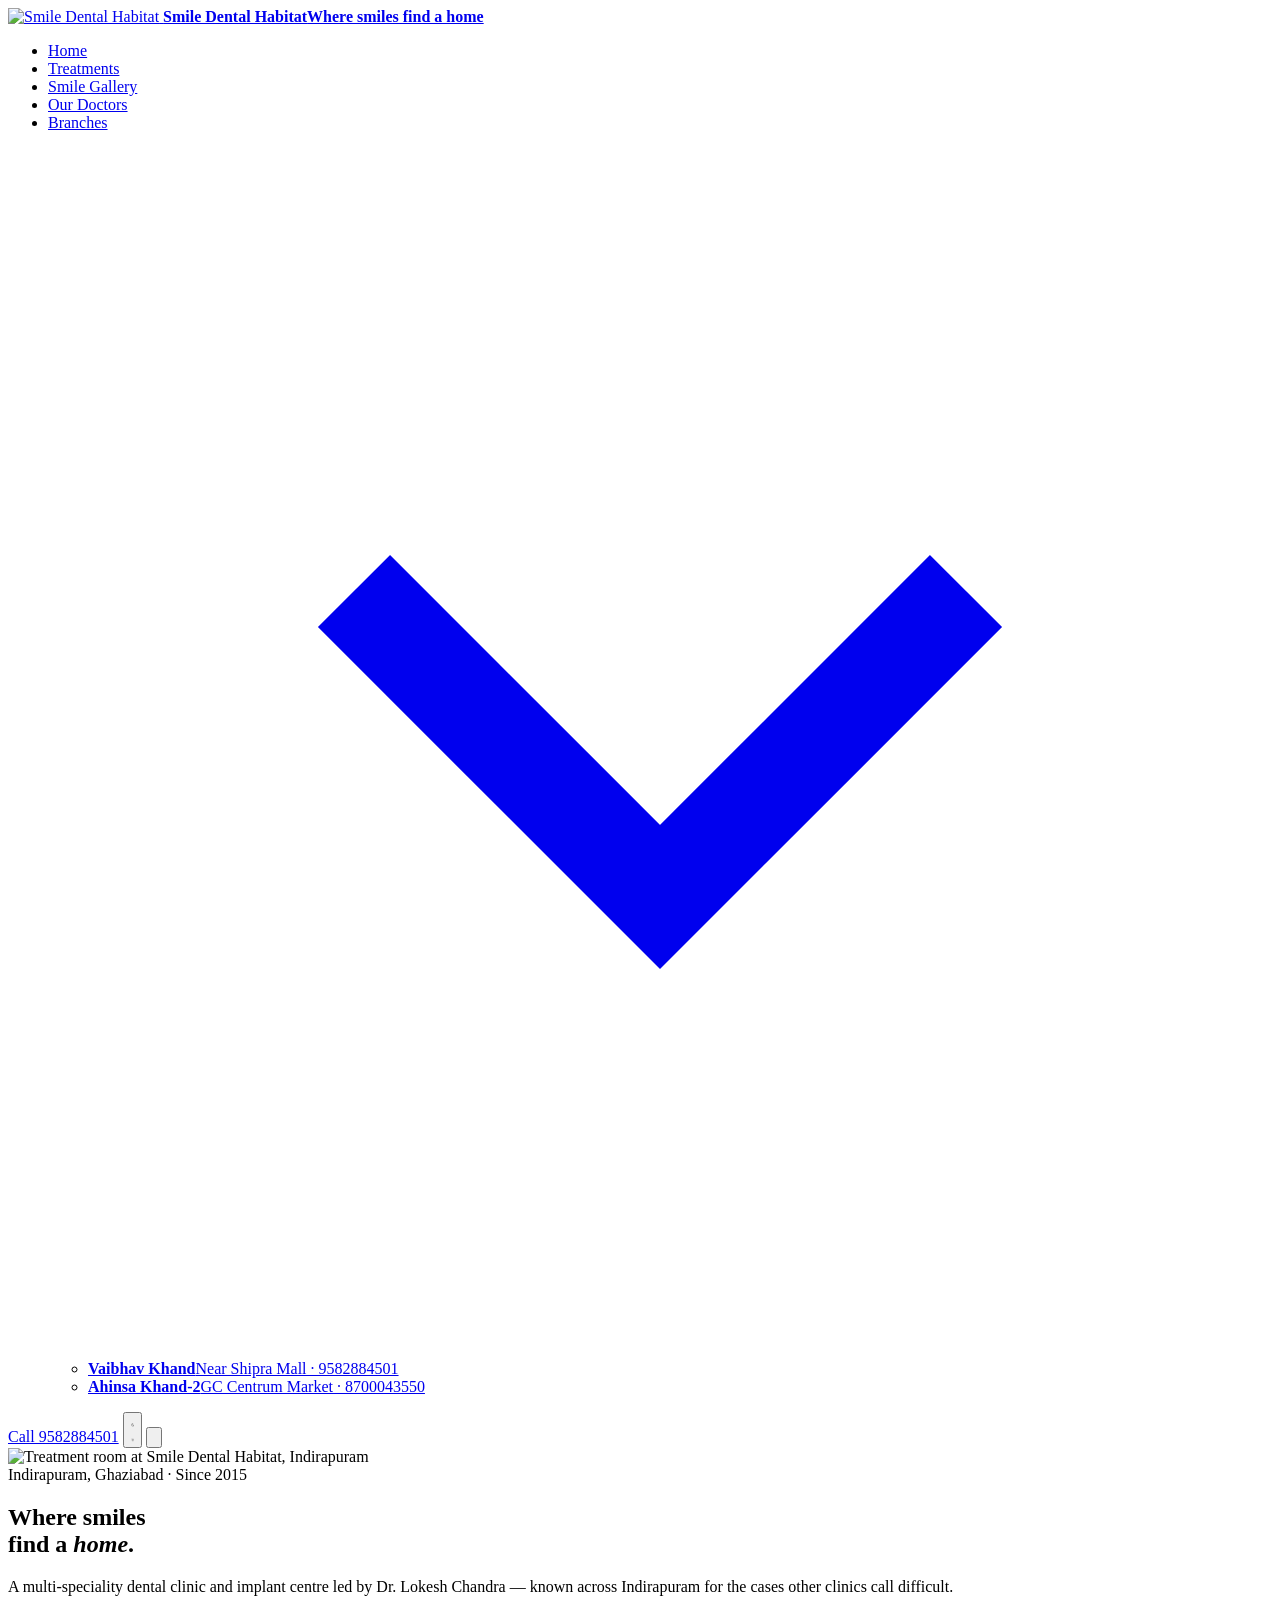
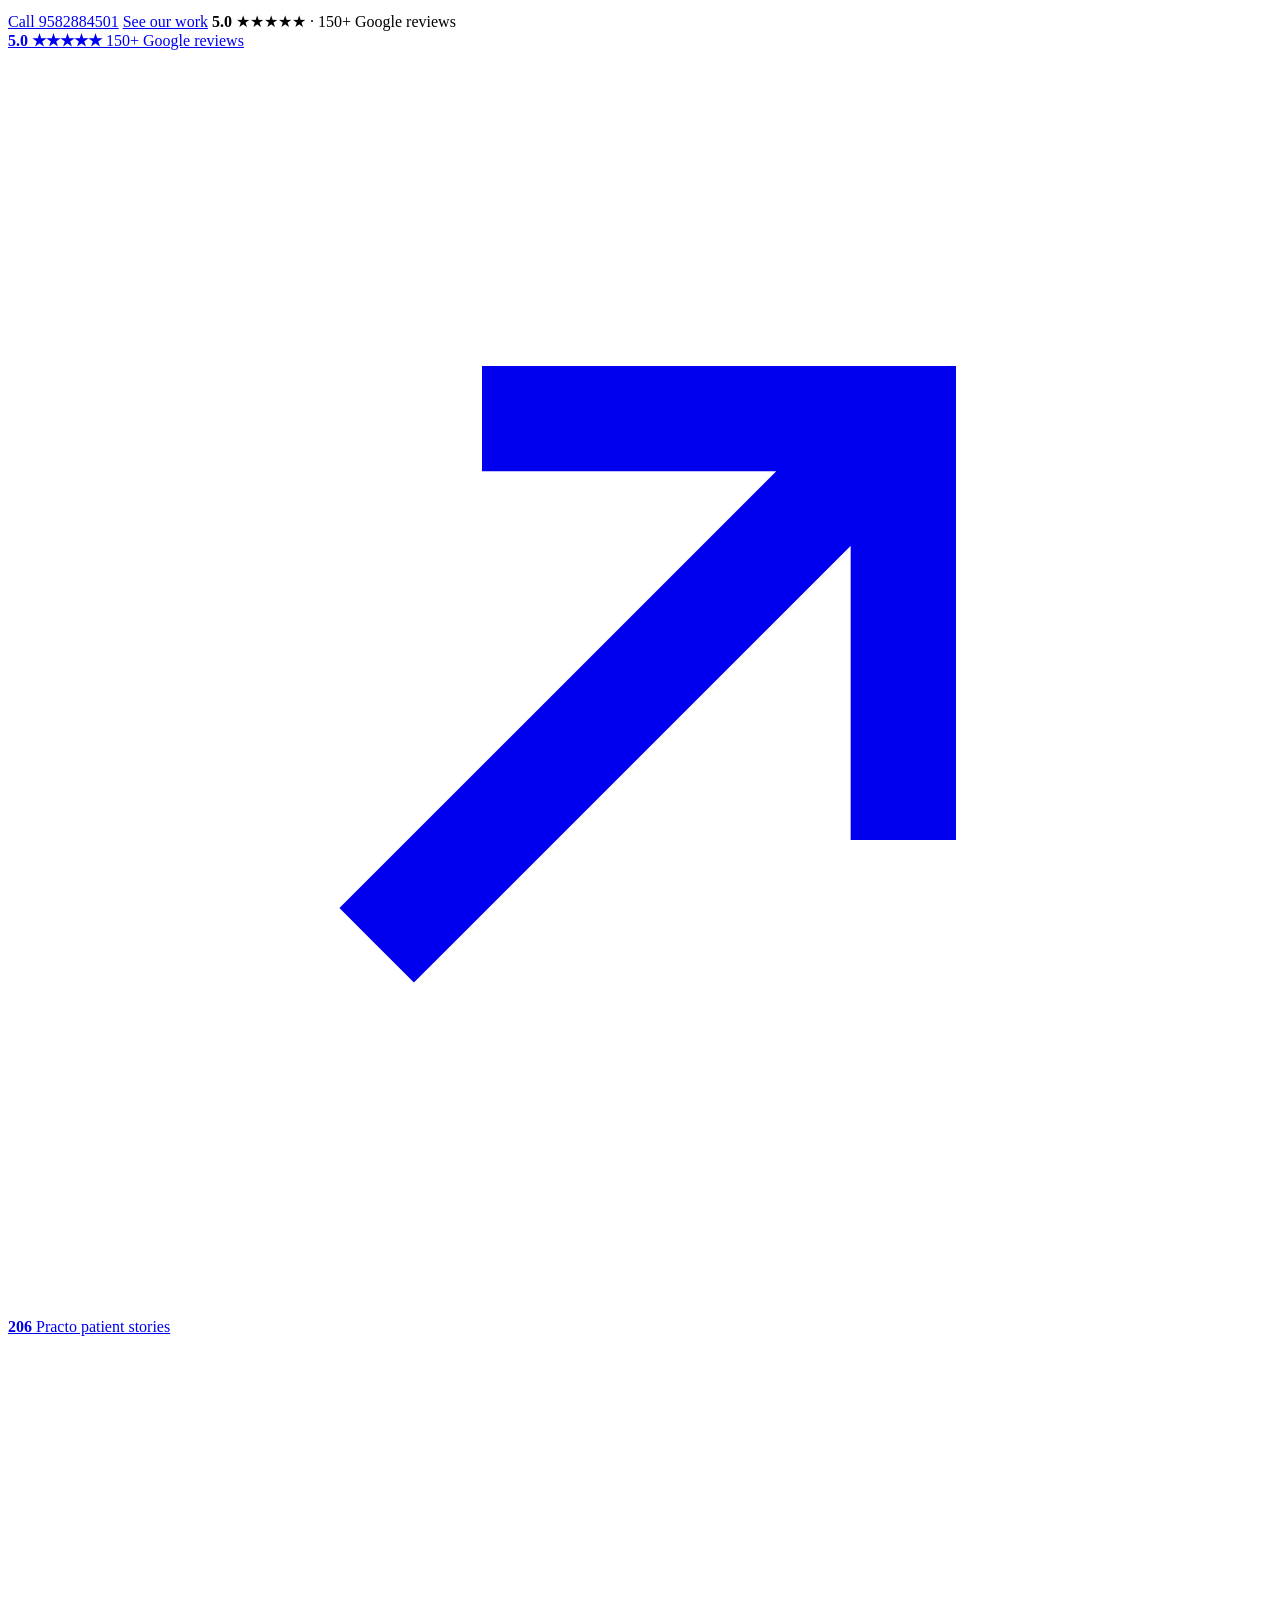
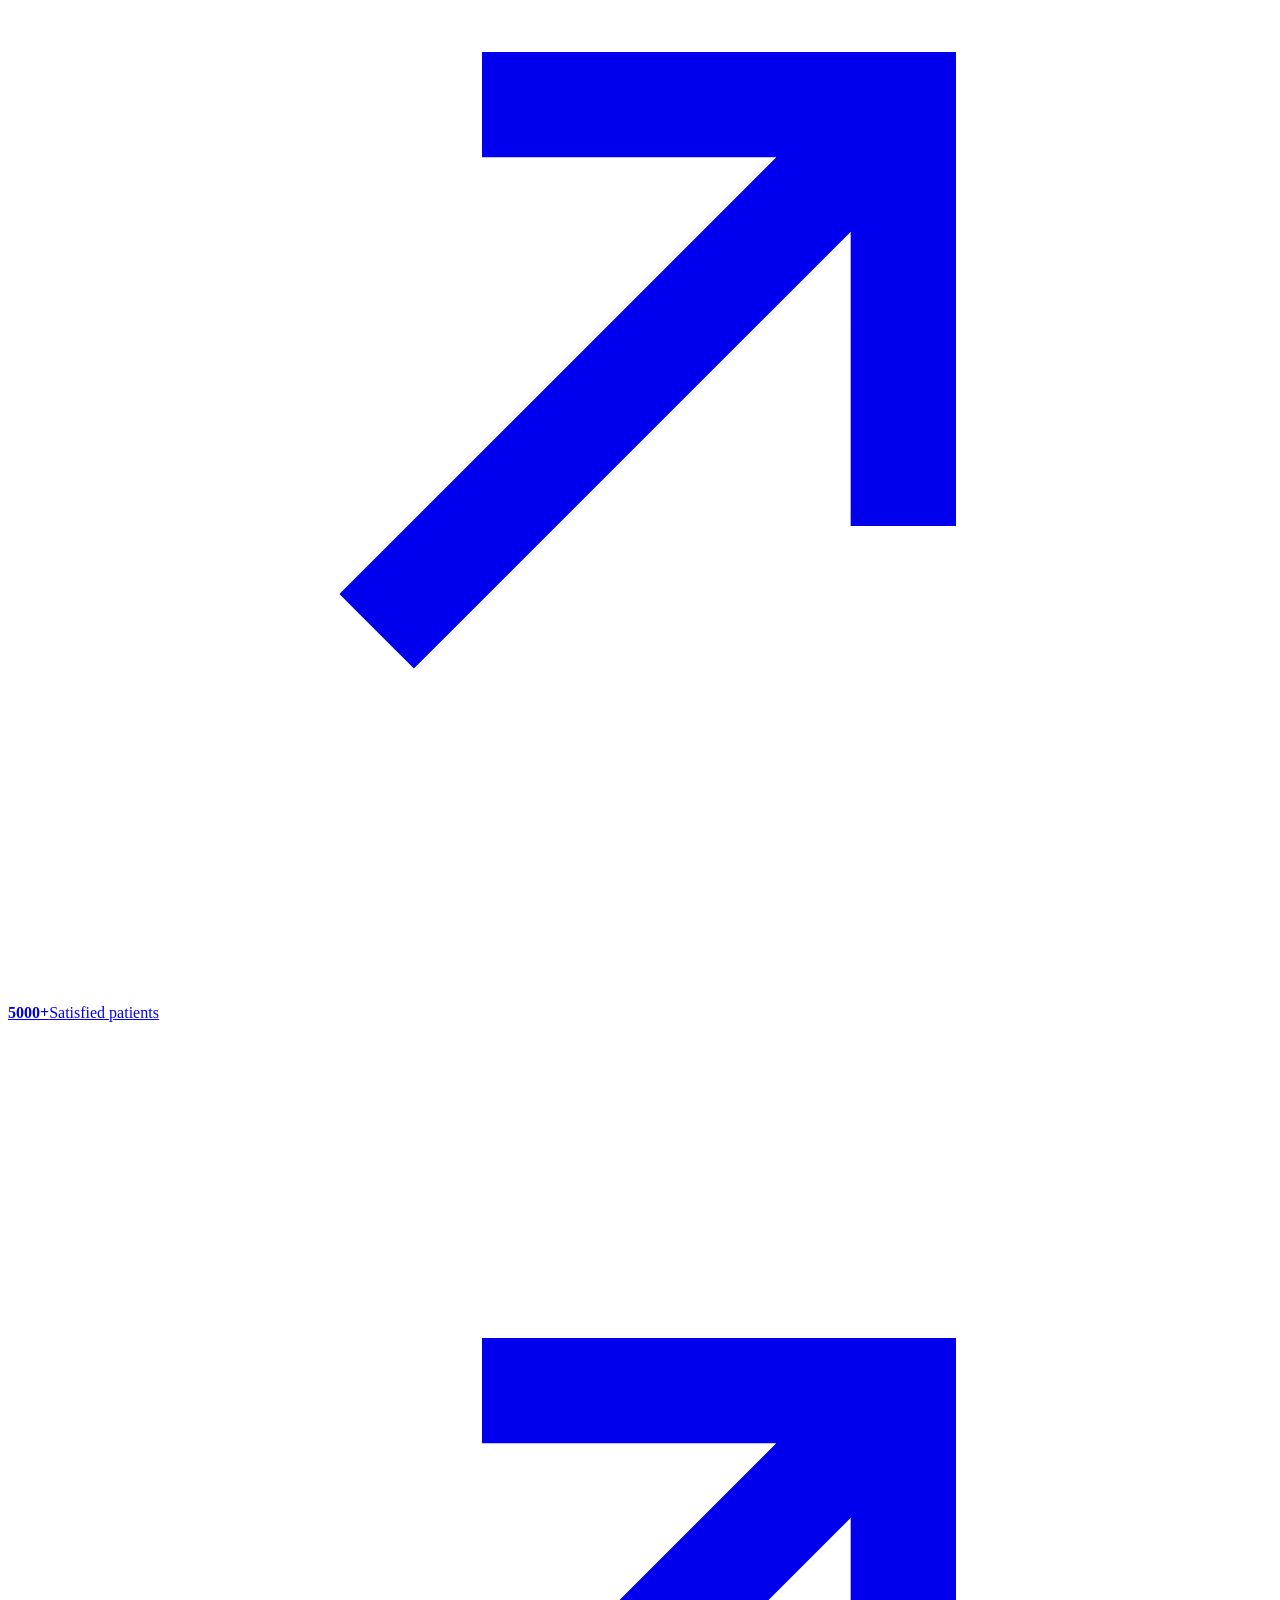
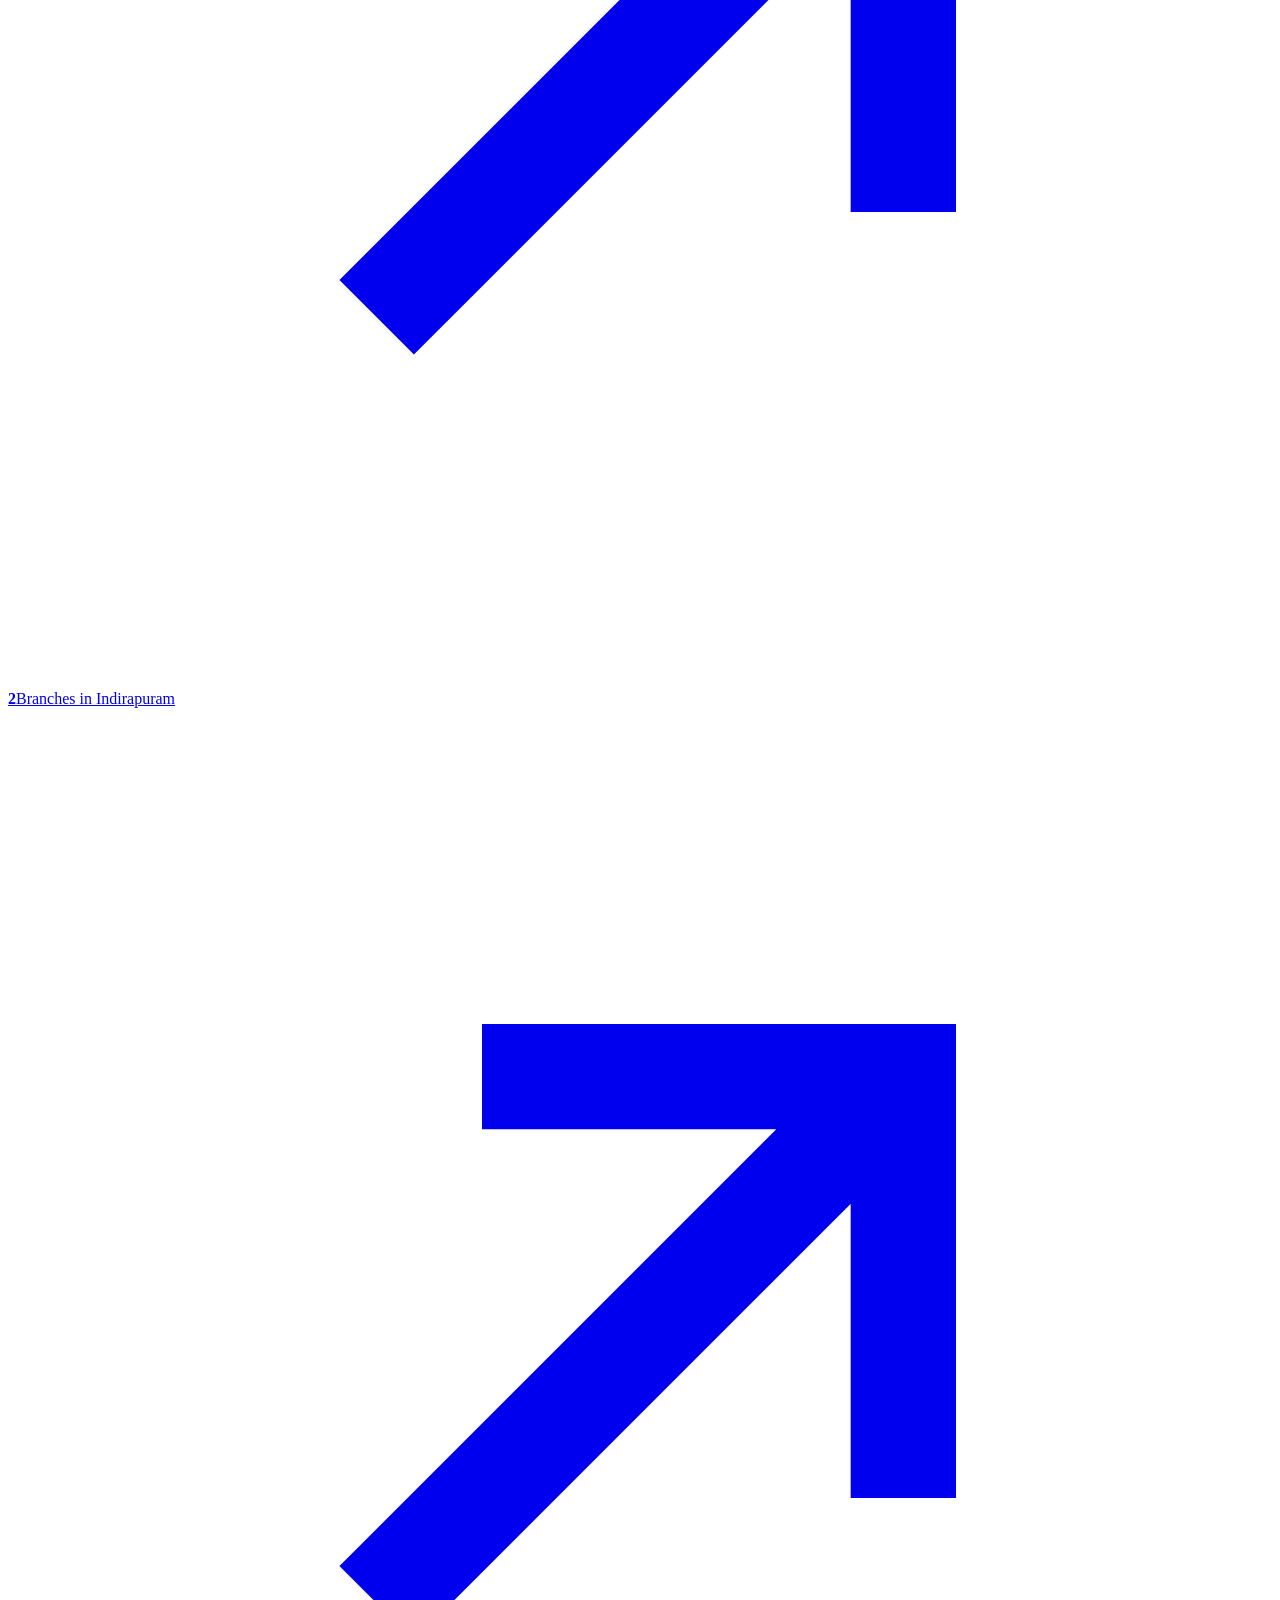
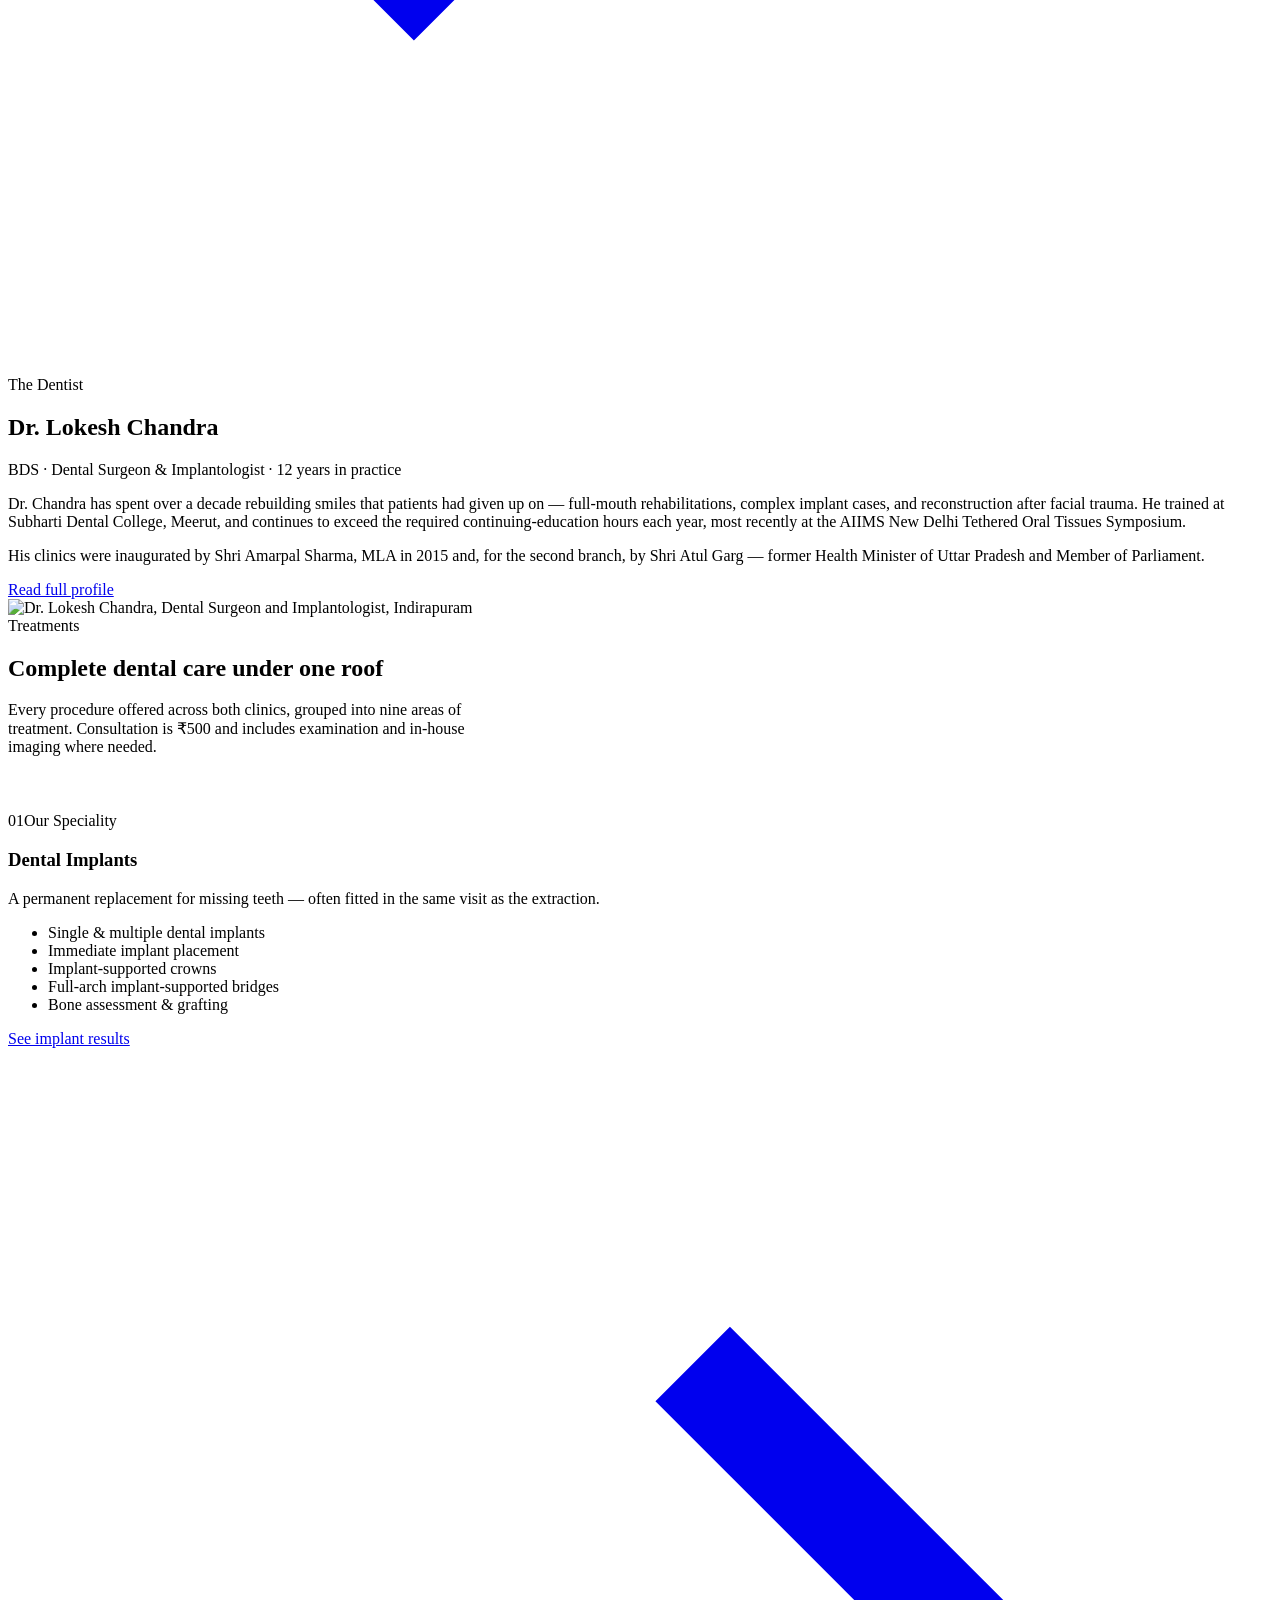
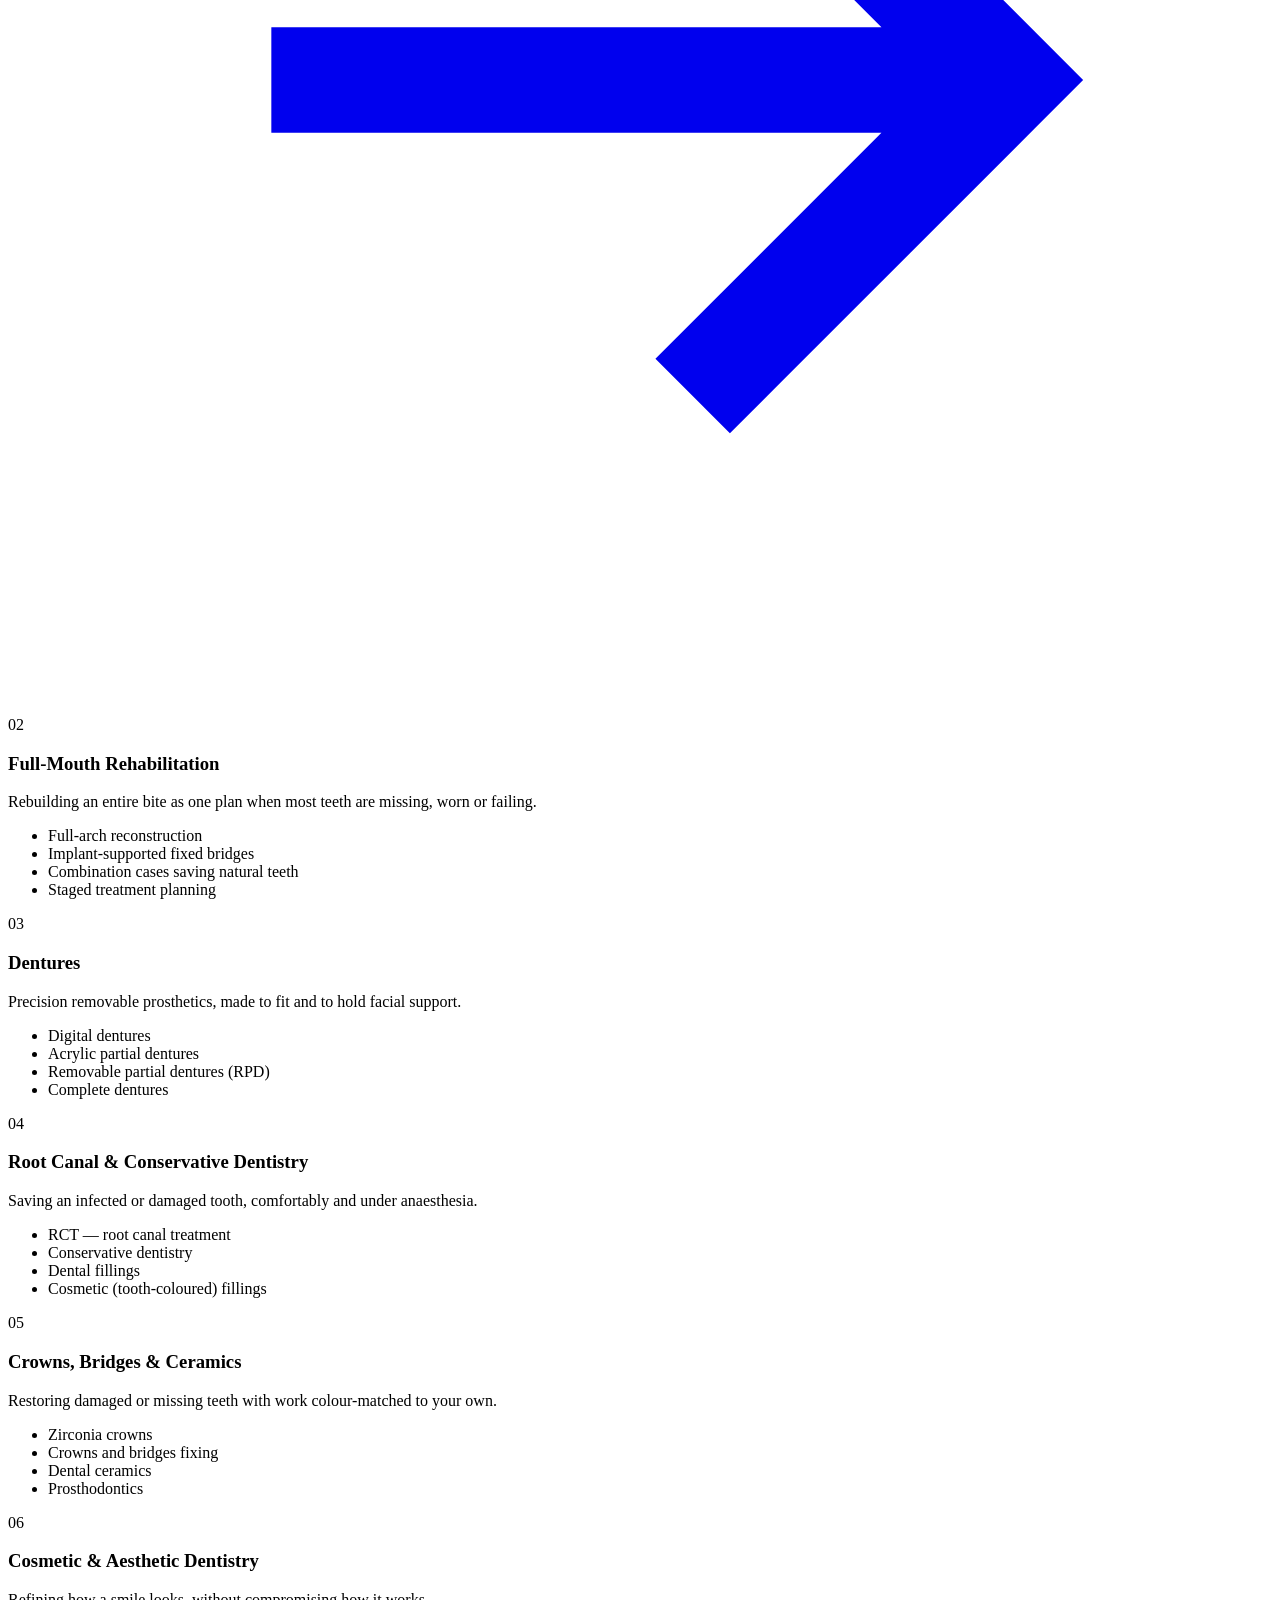
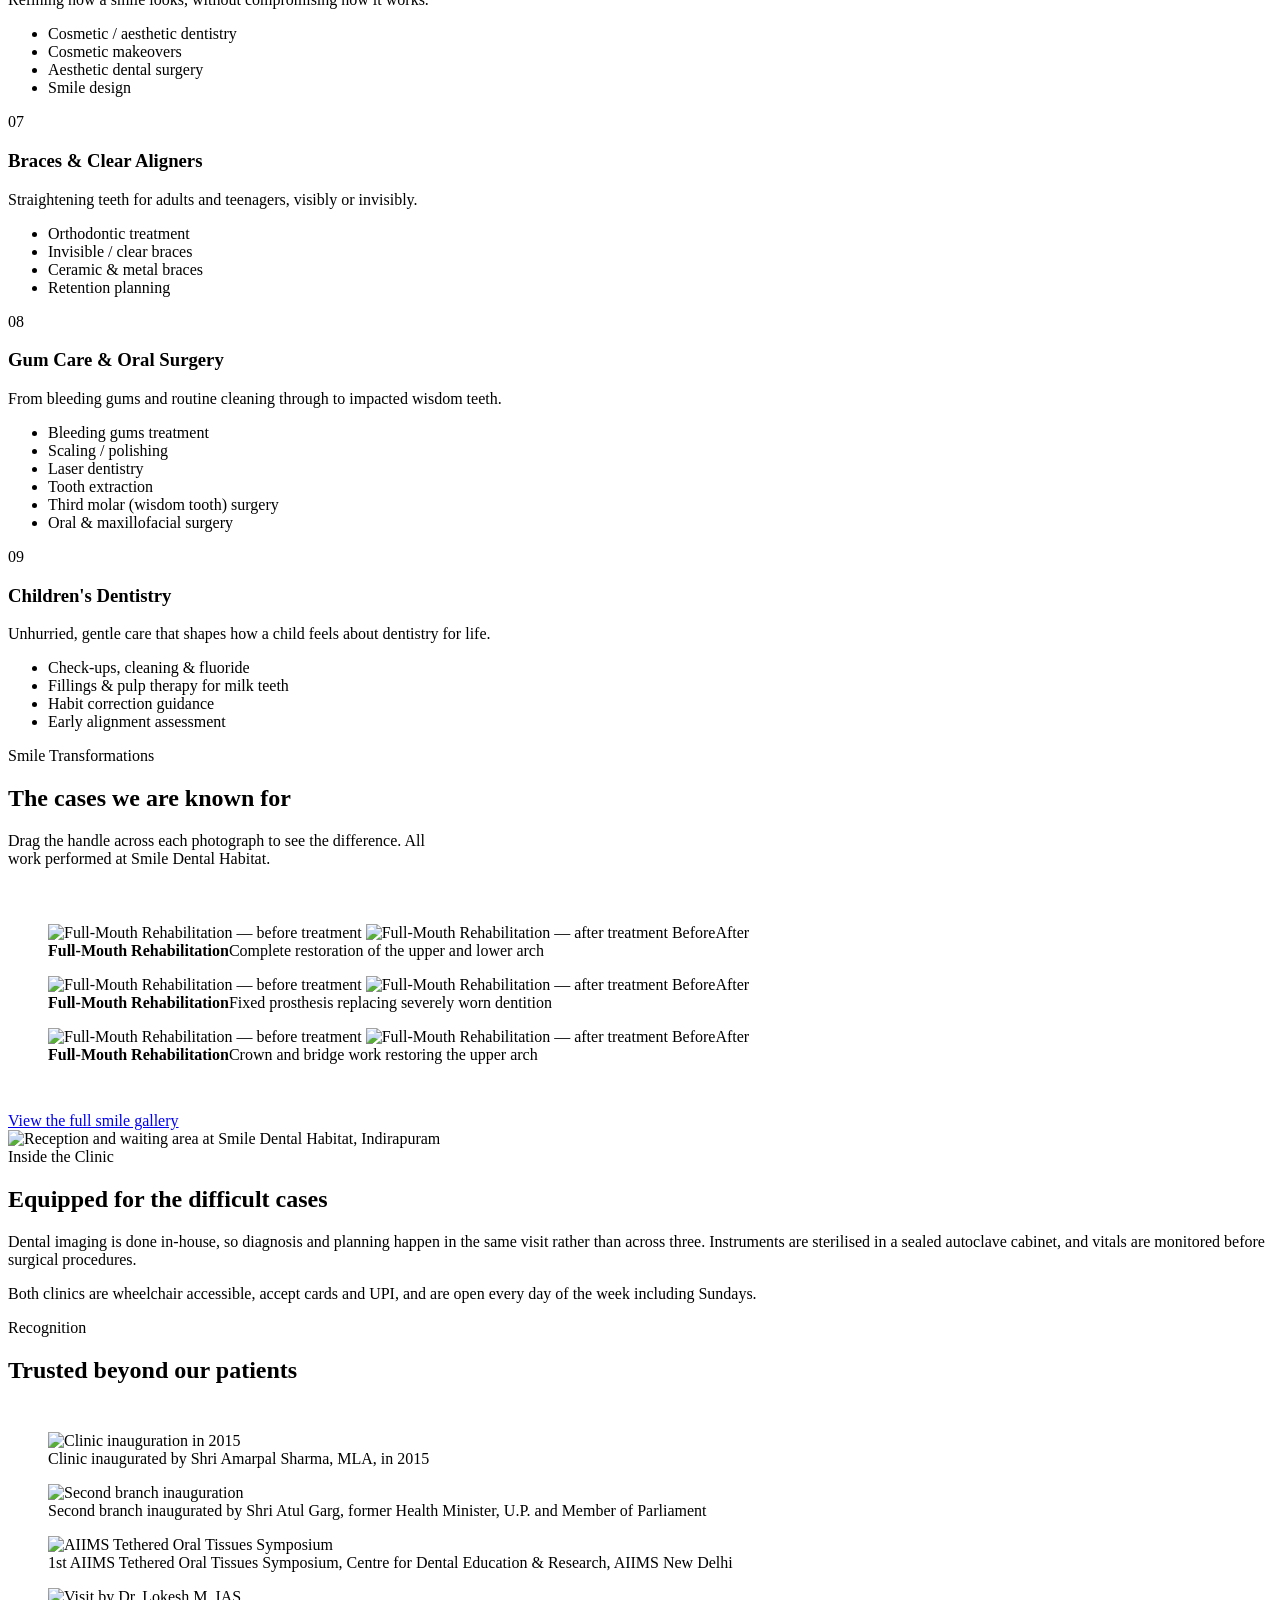
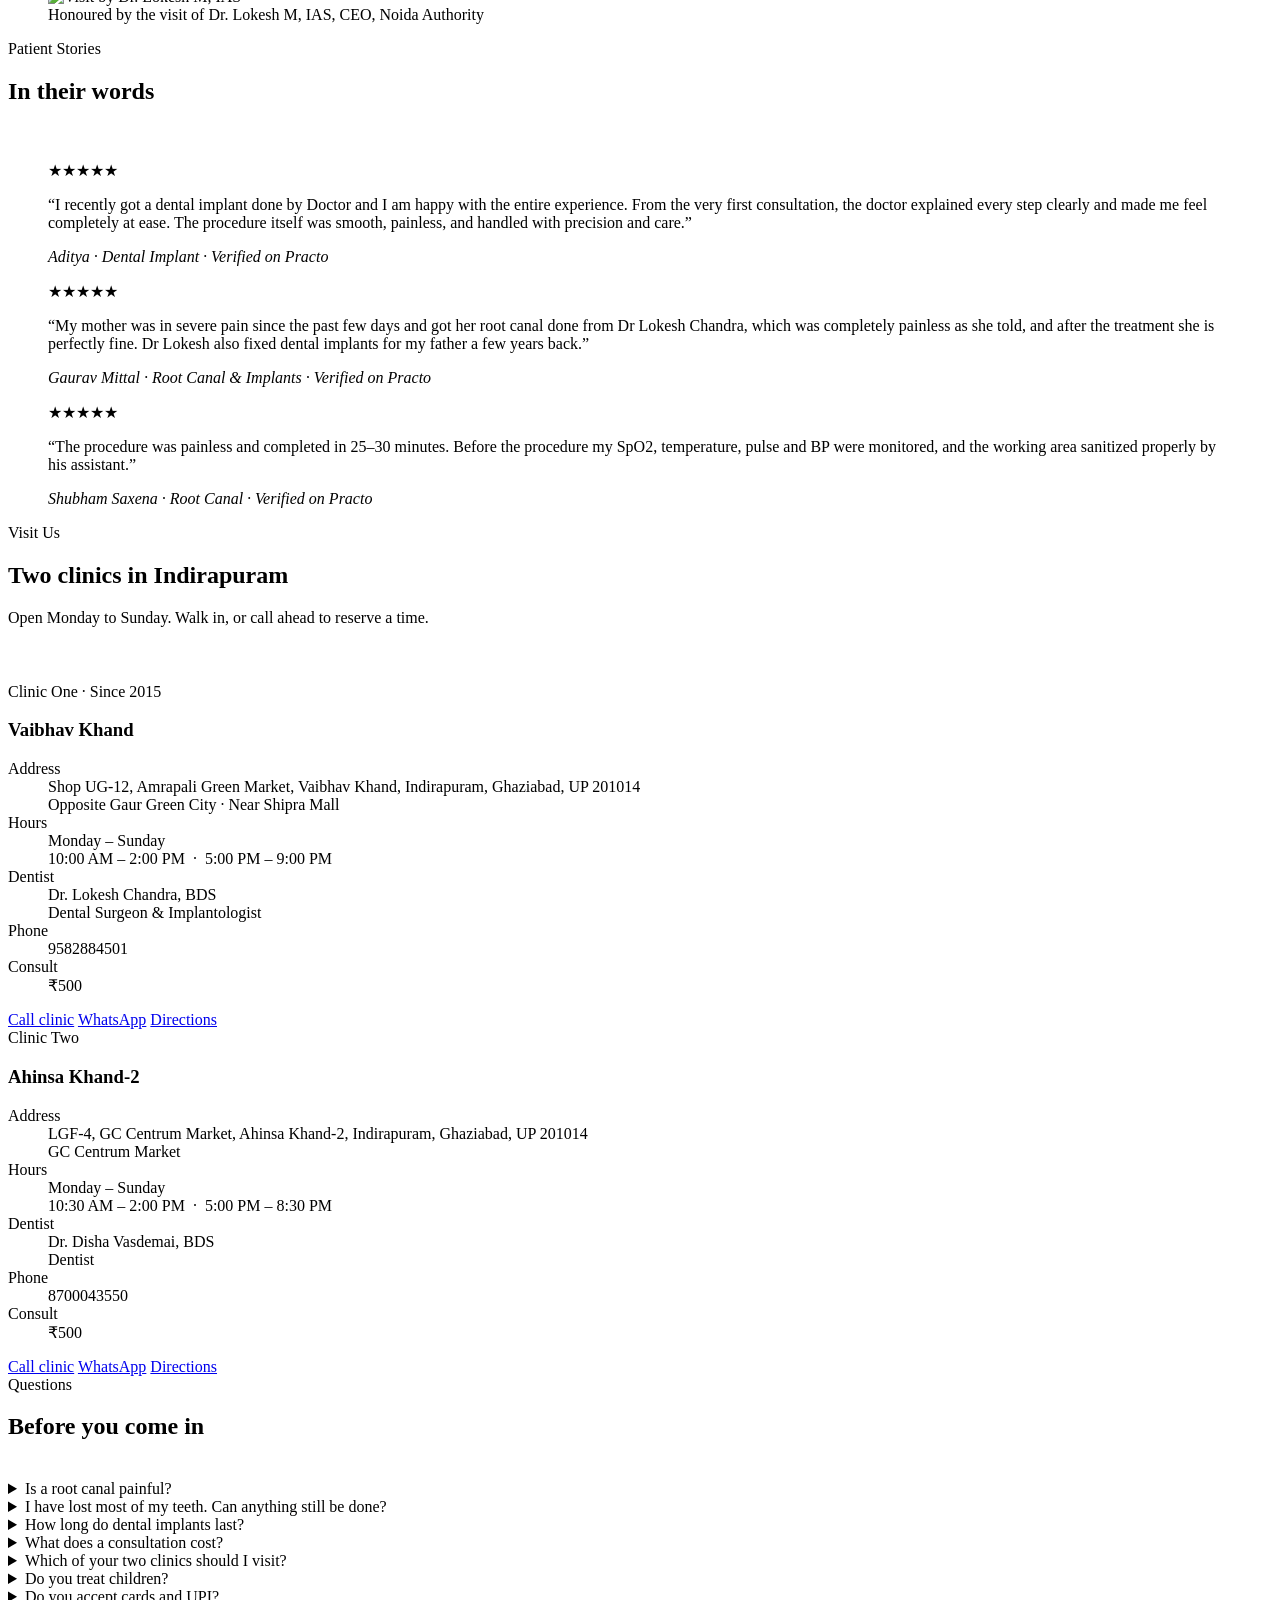
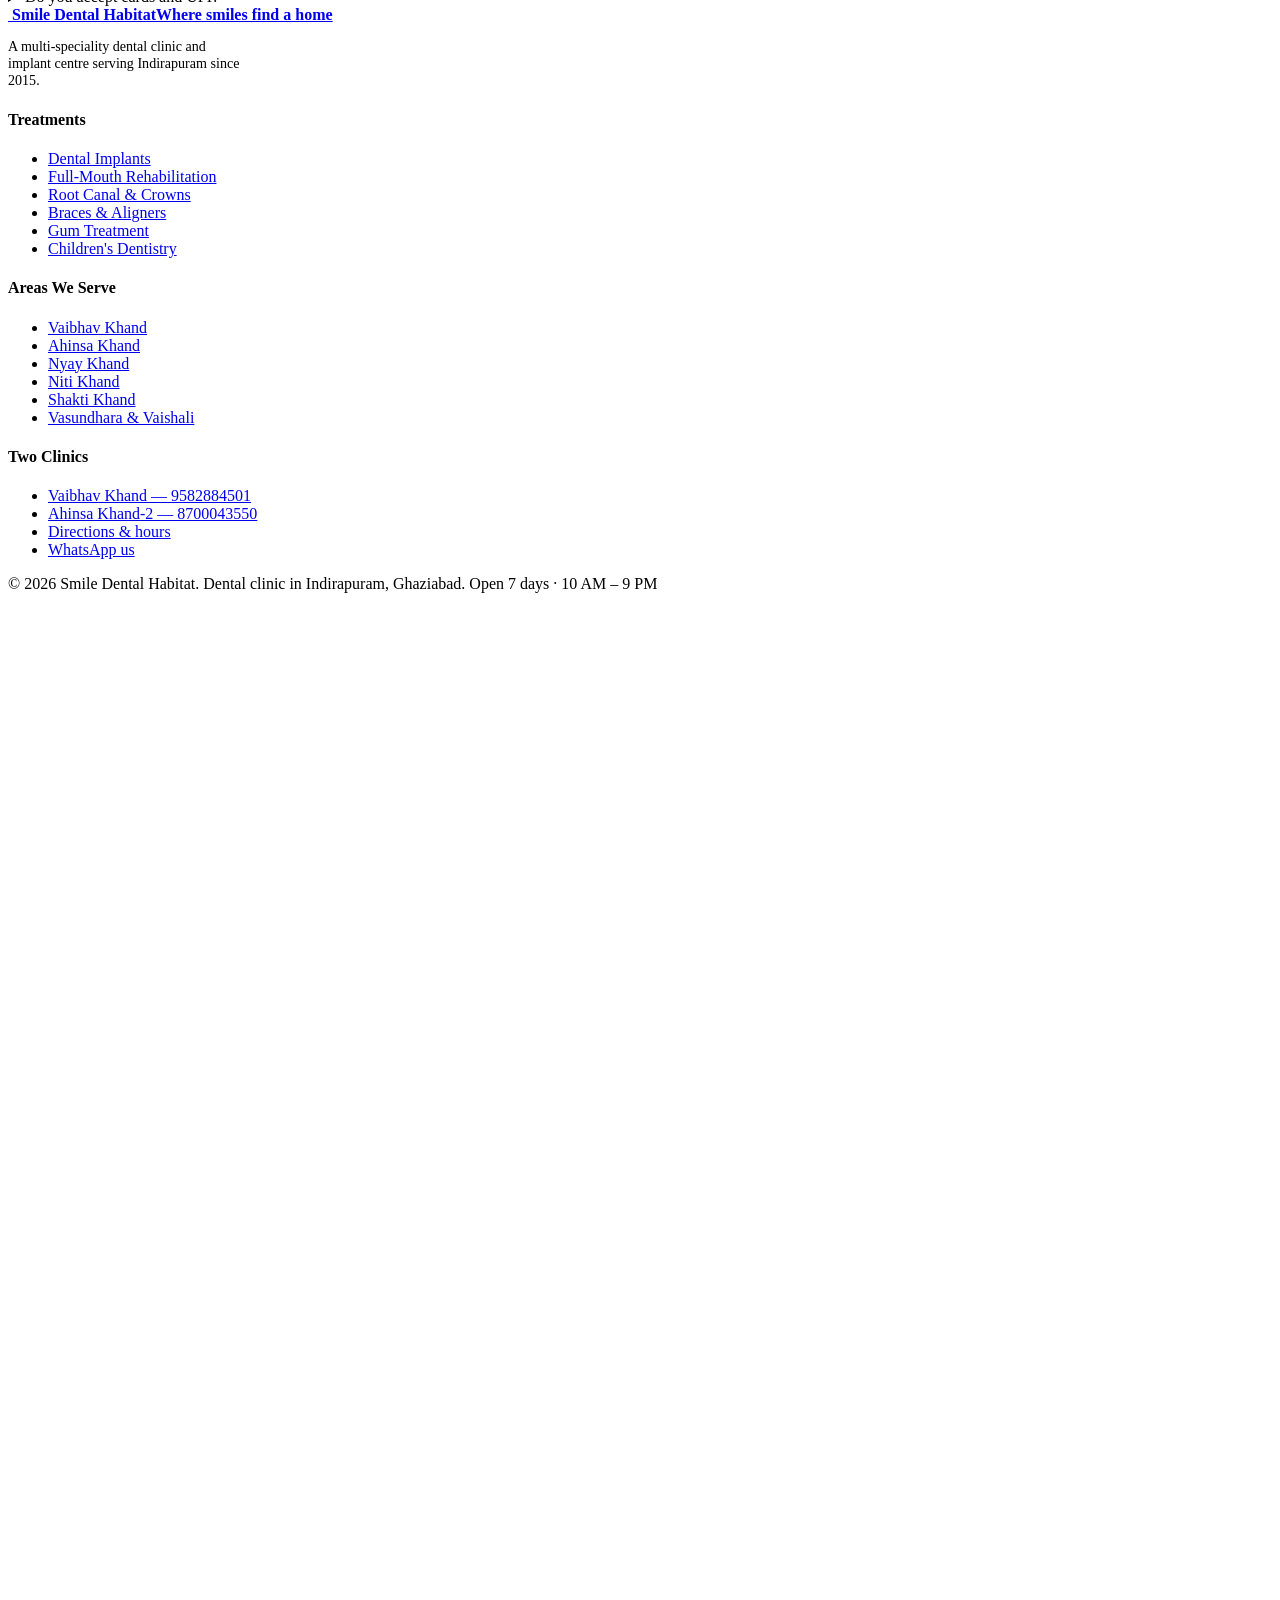
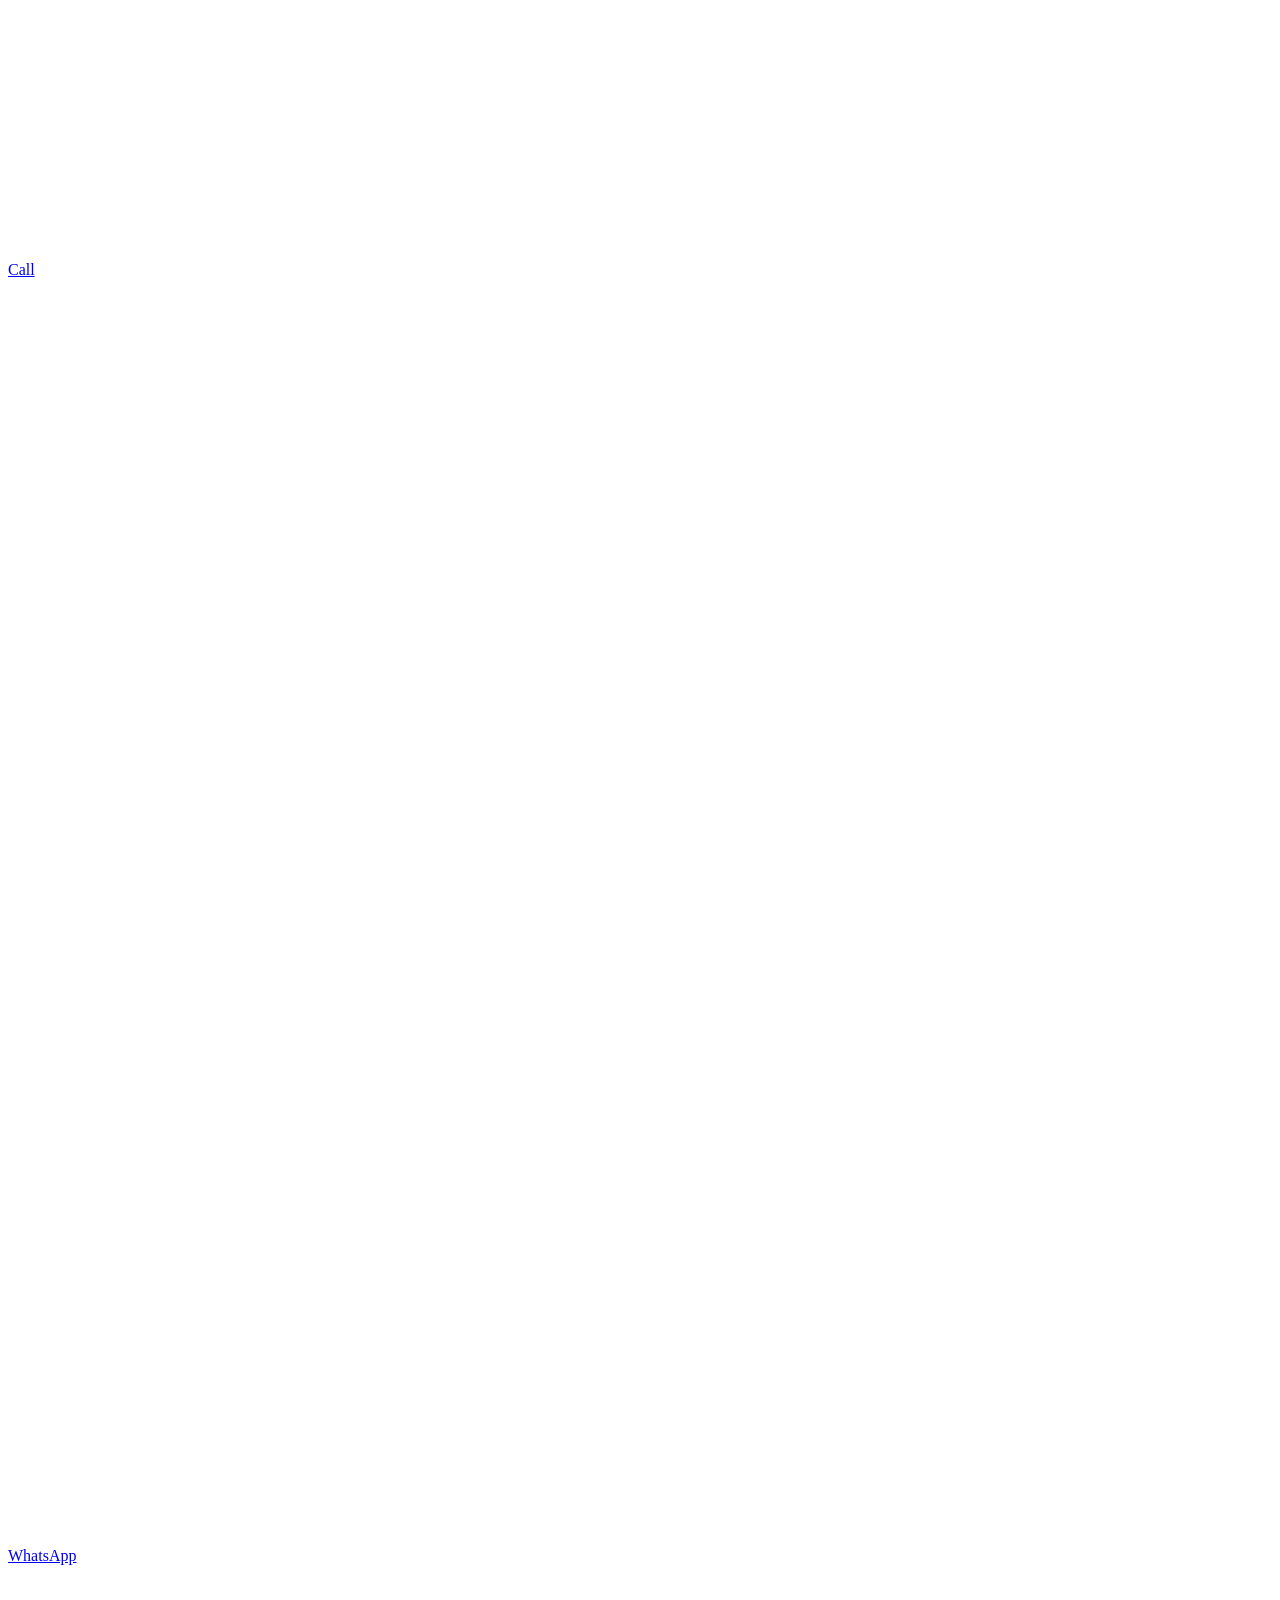
==== index.html @ c4659a6e "Add files via upload" ====
<!DOCTYPE html>
<html lang="en" data-theme="dark">
<head>
<meta charset="utf-8">
<meta name="viewport" content="width=device-width, initial-scale=1">
<title>Dental Clinic in Indirapuram, Ghaziabad | Smile Dental Habitat</title>
<meta name="description" content="Multi-speciality dental clinic and implant centre in Indirapuram, Ghaziabad. Dental implants, full-mouth rehabilitation and root canal treatment by Dr. Lokesh Chandra. Two clinics, open 7 days.">
<meta name="geo.region" content="IN-UP">
<meta name="geo.placename" content="Indirapuram, Ghaziabad">
<meta name="geo.position" content="28.634396;77.364057">
<meta property="og:title" content="Dental Clinic in Indirapuram, Ghaziabad | Smile Dental Habitat">
<meta property="og:description" content="Multi-speciality dental clinic and implant centre in Indirapuram, Ghaziabad. Dental implants, full-mouth rehabilitation and root canal treatment by Dr. Lokesh Chandra. Two clinics, open 7 days.">
<meta property="og:type" content="website">
<meta property="og:image" content="assets/img/logo.jpg">
<link rel="icon" href="favicon.ico" sizes="any">
<link rel="icon" type="image/png" href="assets/img/favicon-512.png">
<link rel="apple-touch-icon" href="assets/img/apple-touch-icon.png">
<meta name="theme-color" content="#0e0d0c">
<link rel="preconnect" href="https://fonts.googleapis.com">
<link rel="preconnect" href="https://fonts.gstatic.com" crossorigin>
<link href="https://fonts.googleapis.com/css2?family=Cormorant+Garamond:ital,wght@0,400;0,500;0,600;1,400;1,500&family=Inter:wght@400;500;600&display=swap" rel="stylesheet">
<link rel="stylesheet" href="assets/css/style.css">
<script type="application/ld+json">{
  "@context": "https://schema.org",
  "@graph": [
    {
      "@type": "Dentist",
      "@id": "#vaibhav-khand",
      "name": "Smile Dental Habitat \u2014 Vaibhav Khand",
      "description": "Multi-speciality dental clinic and implant centre in Indirapuram, Ghaziabad. Led by Dr. Lokesh Chandra, BDS, Dental Surgeon and Implantologist.",
      "telephone": "+91-9582884501",
      "priceRange": "\u20b9\u20b9",
      "image": "assets/img/logo.jpg",
      "address": {"@type": "PostalAddress", "streetAddress": "Shop UG-12, Amrapali Green Market, Vaibhav Khand", "addressLocality": "Indirapuram, Ghaziabad", "addressRegion": "Uttar Pradesh", "postalCode": "201014", "addressCountry": "IN"},
      "geo": {"@type": "GeoCoordinates", "latitude": 28.6343955, "longitude": 77.3640568},
      "openingHoursSpecification": [{"@type": "OpeningHoursSpecification", "dayOfWeek": ["Monday","Tuesday","Wednesday","Thursday","Friday","Saturday","Sunday"], "opens": "10:00", "closes": "14:00"},{"@type": "OpeningHoursSpecification", "dayOfWeek": ["Monday","Tuesday","Wednesday","Thursday","Friday","Saturday","Sunday"], "opens": "17:00", "closes": "21:00"}],
      "aggregateRating": {"@type": "AggregateRating", "ratingValue": "5.0", "reviewCount": "150"},
      "areaServed": ["Indirapuram","Vaibhav Khand","Ahinsa Khand","Nyay Khand","Niti Khand","Shakti Khand","Gyan Khand","Vasundhara","Vaishali","Kaushambi","Noida"]
    },
    {
      "@type": "Dentist",
      "@id": "#ahinsa-khand",
      "name": "Smile Dental Habitat \u2014 Ahinsa Khand-2",
      "telephone": "+91-8700043550",
      "priceRange": "\u20b9\u20b9",
      "image": "assets/img/logo.jpg",
      "address": {"@type": "PostalAddress", "streetAddress": "LGF-4, GC Centrum Market, Ahinsa Khand-2", "addressLocality": "Indirapuram, Ghaziabad", "addressRegion": "Uttar Pradesh", "postalCode": "201014", "addressCountry": "IN"},
      "geo": {"@type": "GeoCoordinates", "latitude": 28.6417556, "longitude": 77.3834276},
      "openingHoursSpecification": [{"@type": "OpeningHoursSpecification", "dayOfWeek": ["Monday","Tuesday","Wednesday","Thursday","Friday","Saturday","Sunday"], "opens": "10:30", "closes": "14:00"},{"@type": "OpeningHoursSpecification", "dayOfWeek": ["Monday","Tuesday","Wednesday","Thursday","Friday","Saturday","Sunday"], "opens": "17:00", "closes": "20:30"}]
    },
    {"@type": "Physician", "name": "Dr. Lokesh Chandra", "medicalSpecialty": "Dentistry", "worksFor": {"@id": "#vaibhav-khand"}},
    {"@type": "Physician", "name": "Dr. Disha Vasdemai", "medicalSpecialty": "Dentistry", "worksFor": {"@id": "#ahinsa-khand"}}
  ]
}</script>
<script>(function(){try{var t=localStorage.getItem('sdh-theme');if(t)document.documentElement.setAttribute('data-theme',t);}catch(e){}})();</script>
</head>
<body>
<header class="nav">
  <div class="wrap nav-in">
    <a class="brand" href="index.html">
      <img src="assets/img/mark.png" alt="Smile Dental Habitat">
      <b>Smile Dental Habitat<span>Where smiles find a home</span></b>
    </a>
    <ul class="nav-links" id="nav-links"><li><a href="index.html" aria-current="page">Home</a></li><li><a href="#treatments">Treatments</a></li><li><a href="gallery.html">Smile Gallery</a></li><li><a href="about.html">Our Doctors</a></li><li class="has-sub"><a href="contact.html">Branches<svg class="caret" viewBox="0 0 24 24" fill="none" stroke="currentColor" stroke-width="2" aria-hidden="true"><path d="m6 9 6 6 6-6"/></svg></a><ul class="subnav"><li><a href="contact.html#vaibhav-khand"><b>Vaibhav Khand</b><span>Near Shipra Mall &middot; 9582884501</span></a></li><li><a href="contact.html#ahinsa-khand"><b>Ahinsa Khand-2</b><span>GC Centrum Market &middot; 8700043550</span></a></li></ul></li></ul>
    <a class="btn btn-gold btn-sm" href="tel:+919582884501">Call 9582884501</a>
    <button class="icon-btn" data-theme-toggle aria-label="Toggle light and dark mode">
      <svg class="moon" viewBox="0 0 24 24" fill="none" stroke="currentColor" stroke-width="1.7"><path d="M21 12.8A9 9 0 1 1 11.2 3a7 7 0 0 0 9.8 9.8z"/></svg>
      <svg class="sun" viewBox="0 0 24 24" fill="none" stroke="currentColor" stroke-width="1.7"><circle cx="12" cy="12" r="4"/><path d="M12 2v2M12 20v2M4.9 4.9l1.4 1.4M17.7 17.7l1.4 1.4M2 12h2M20 12h2M4.9 19.1l1.4-1.4M17.7 6.3l1.4-1.4"/></svg>
    </button>
    <button class="icon-btn menu-btn" data-menu aria-label="Menu" aria-expanded="false">
      <svg viewBox="0 0 24 24" fill="none" stroke="currentColor" stroke-width="1.7"><path d="M3 6h18M3 12h18M3 18h18"/></svg>
    </button>
  </div>
</header>

<main>

<section class="hero">
  <img class="hero-bg" src="assets/img/hero.jpg" alt="Treatment room at Smile Dental Habitat, Indirapuram" fetchpriority="high">
  <div class="wrap">
    <div class="hero-inner">
      <span class="eyebrow">Indirapuram, Ghaziabad &middot; Since 2015</span>
      <h1>Where smiles<br>find a <em>home</em>.</h1>
      <p class="lede">A multi-speciality dental clinic and implant centre led by Dr. Lokesh Chandra &mdash; known across Indirapuram for the cases other clinics call difficult.</p>
      <div class="hero-cta">
        <a class="btn btn-gold" href="tel:+919582884501">Call 9582884501</a>
        <a class="btn btn-ghost" href="gallery.html">See our work</a>
        <span class="hero-rating"><b>5.0</b> &#9733;&#9733;&#9733;&#9733;&#9733; &middot; 150+ Google reviews</span>
      </div>
    </div>
  </div>
  <span class="hero-scroll" aria-hidden="true"></span>
</section>

<section class="strip" style="padding:0">
  <div class="wrap"><div class="strip-in">
    <a class="strip-item is-link" href="https://maps.google.com/?cid=7546512017068980437" target="_blank" rel="noopener">
      <b>5.0 <span class="stars-inline">&#9733;&#9733;&#9733;&#9733;&#9733;</span></b>
      <span>150+ Google reviews <svg class="ext" viewBox="0 0 24 24" fill="none" stroke="currentColor" stroke-width="2" aria-hidden="true"><path d="M7 17 17 7M9 7h8v8"/></svg></span>
    </a>
    <a class="strip-item is-link" href="https://www.practo.com/ghaziabad/doctor/dr-lokesh-chandra-dentist-1/recommended" target="_blank" rel="noopener">
      <b>206</b>
      <span>Practo patient stories <svg class="ext" viewBox="0 0 24 24" fill="none" stroke="currentColor" stroke-width="2" aria-hidden="true"><path d="M7 17 17 7M9 7h8v8"/></svg></span>
    </a>
    <a class="strip-item is-link" href="gallery.html"><b>5000+</b><span>Satisfied patients <svg class="ext" viewBox="0 0 24 24" fill="none" stroke="currentColor" stroke-width="2" aria-hidden="true"><path d="M7 17 17 7M9 7h8v8"/></svg></span></a>
    <a class="strip-item is-link" href="contact.html"><b>2</b><span>Branches in Indirapuram <svg class="ext" viewBox="0 0 24 24" fill="none" stroke="currentColor" stroke-width="2" aria-hidden="true"><path d="M7 17 17 7M9 7h8v8"/></svg></span></a>
  </div></div>
</section>

<section>
  <div class="wrap split">
    <div class="reveal">
      <span class="eyebrow">The Dentist</span>
      <h2>Dr. Lokesh Chandra</h2>
      <p class="lede">BDS &middot; Dental Surgeon &amp; Implantologist &middot; 12 years in practice</p>
      <p>Dr. Chandra has spent over a decade rebuilding smiles that patients had given up on &mdash; full-mouth rehabilitations, complex implant cases, and reconstruction after facial trauma. He trained at Subharti Dental College, Meerut, and continues to exceed the required continuing-education hours each year, most recently at the AIIMS New Delhi Tethered Oral Tissues Symposium.</p>
      <p>His clinics were inaugurated by Shri Amarpal Sharma, MLA in 2015 and, for the second branch, by Shri Atul Garg &mdash; former Health Minister of Uttar Pradesh and Member of Parliament.</p>
      <a class="btn btn-ghost" href="about.html">Read full profile</a>
    </div>
    <div class="reveal"><img src="assets/img/dr-lokesh.jpg" alt="Dr. Lokesh Chandra, Dental Surgeon and Implantologist, Indirapuram"></div>
  </div>
</section>

<section id="treatments" style="background:var(--bg-2);border-block:1px solid var(--line)">
  <div class="wrap">
    <div class="reveal" style="max-width:60ch;margin-bottom:3.5rem">
      <span class="eyebrow">Treatments</span>
      <h2>Complete dental care under one roof</h2>
      <p>Every procedure offered across both clinics, grouped into nine areas of treatment. Consultation is &#8377;500 and includes examination and in-house imaging where needed.</p>
    </div>
    <div class="grid g3"><article class="card reveal is-speciality"><div class="card-top"><span class="num">01</span><span class="spec-tag">Our Speciality</span></div><h3>Dental Implants</h3><p>A permanent replacement for missing teeth &mdash; often fitted in the same visit as the extraction.</p><ul class="proc"><li>Single &amp; multiple dental implants</li><li>Immediate implant placement</li><li>Implant-supported crowns</li><li>Full-arch implant-supported bridges</li><li>Bone assessment &amp; grafting</li></ul><a class="card-link" href="gallery.html">See implant results<svg viewBox="0 0 24 24" fill="none" stroke="currentColor" stroke-width="2" aria-hidden="true"><path d="M5 12h14M13 6l6 6-6 6"/></svg></a></article><article class="card reveal"><span class="num">02</span><h3>Full-Mouth Rehabilitation</h3><p>Rebuilding an entire bite as one plan when most teeth are missing, worn or failing.</p><ul class="proc"><li>Full-arch reconstruction</li><li>Implant-supported fixed bridges</li><li>Combination cases saving natural teeth</li><li>Staged treatment planning</li></ul></article><article class="card reveal"><span class="num">03</span><h3>Dentures</h3><p>Precision removable prosthetics, made to fit and to hold facial support.</p><ul class="proc"><li>Digital dentures</li><li>Acrylic partial dentures</li><li>Removable partial dentures (RPD)</li><li>Complete dentures</li></ul></article><article class="card reveal"><span class="num">04</span><h3>Root Canal &amp; Conservative Dentistry</h3><p>Saving an infected or damaged tooth, comfortably and under anaesthesia.</p><ul class="proc"><li>RCT &mdash; root canal treatment</li><li>Conservative dentistry</li><li>Dental fillings</li><li>Cosmetic (tooth-coloured) fillings</li></ul></article><article class="card reveal"><span class="num">05</span><h3>Crowns, Bridges &amp; Ceramics</h3><p>Restoring damaged or missing teeth with work colour-matched to your own.</p><ul class="proc"><li>Zirconia crowns</li><li>Crowns and bridges fixing</li><li>Dental ceramics</li><li>Prosthodontics</li></ul></article><article class="card reveal"><span class="num">06</span><h3>Cosmetic &amp; Aesthetic Dentistry</h3><p>Refining how a smile looks, without compromising how it works.</p><ul class="proc"><li>Cosmetic / aesthetic dentistry</li><li>Cosmetic makeovers</li><li>Aesthetic dental surgery</li><li>Smile design</li></ul></article><article class="card reveal"><span class="num">07</span><h3>Braces &amp; Clear Aligners</h3><p>Straightening teeth for adults and teenagers, visibly or invisibly.</p><ul class="proc"><li>Orthodontic treatment</li><li>Invisible / clear braces</li><li>Ceramic &amp; metal braces</li><li>Retention planning</li></ul></article><article class="card reveal"><span class="num">08</span><h3>Gum Care &amp; Oral Surgery</h3><p>From bleeding gums and routine cleaning through to impacted wisdom teeth.</p><ul class="proc"><li>Bleeding gums treatment</li><li>Scaling / polishing</li><li>Laser dentistry</li><li>Tooth extraction</li><li>Third molar (wisdom tooth) surgery</li><li>Oral &amp; maxillofacial surgery</li></ul></article><article class="card reveal"><span class="num">09</span><h3>Children's Dentistry</h3><p>Unhurried, gentle care that shapes how a child feels about dentistry for life.</p><ul class="proc"><li>Check-ups, cleaning &amp; fluoride</li><li>Fillings &amp; pulp therapy for milk teeth</li><li>Habit correction guidance</li><li>Early alignment assessment</li></ul></article></div>
  </div>
</section>

<section>
  <div class="wrap">
    <div class="reveal" style="max-width:56ch;margin-bottom:3.5rem">
      <span class="eyebrow">Smile Transformations</span>
      <h2>The cases we are known for</h2>
      <p>Drag the handle across each photograph to see the difference. All work performed at Smile Dental Habitat.</p>
    </div>
    <div class="grid g3">
      <figure class="case reveal" data-cat="all">
  <div class="ba" role="group" aria-label="Full-Mouth Rehabilitation before and after. Drag to compare.">
    <img src="assets/img/ba-dentures-1-before.jpg" alt="Full-Mouth Rehabilitation — before treatment" loading="lazy">
    <img class="after-img" src="assets/img/ba-dentures-1-after.jpg" alt="Full-Mouth Rehabilitation — after treatment" loading="lazy">
    <span class="ba-tag l">Before</span><span class="ba-tag r">After</span>
    <span class="ba-handle"></span>
  </div>
  <figcaption><b>Full-Mouth Rehabilitation</b><span>Complete restoration of the upper and lower arch</span></figcaption>
</figure>
      <figure class="case reveal" data-cat="all">
  <div class="ba" role="group" aria-label="Full-Mouth Rehabilitation before and after. Drag to compare.">
    <img src="assets/img/ba-fullmouth-1-before.jpg" alt="Full-Mouth Rehabilitation — before treatment" loading="lazy">
    <img class="after-img" src="assets/img/ba-fullmouth-1-after.jpg" alt="Full-Mouth Rehabilitation — after treatment" loading="lazy">
    <span class="ba-tag l">Before</span><span class="ba-tag r">After</span>
    <span class="ba-handle"></span>
  </div>
  <figcaption><b>Full-Mouth Rehabilitation</b><span>Fixed prosthesis replacing severely worn dentition</span></figcaption>
</figure>
      <figure class="case reveal" data-cat="all">
  <div class="ba" role="group" aria-label="Full-Mouth Rehabilitation before and after. Drag to compare.">
    <img src="assets/img/ba-fullmouth-2-before.jpg" alt="Full-Mouth Rehabilitation — before treatment" loading="lazy">
    <img class="after-img" src="assets/img/ba-fullmouth-2-after.jpg" alt="Full-Mouth Rehabilitation — after treatment" loading="lazy">
    <span class="ba-tag l">Before</span><span class="ba-tag r">After</span>
    <span class="ba-handle"></span>
  </div>
  <figcaption><b>Full-Mouth Rehabilitation</b><span>Crown and bridge work restoring the upper arch</span></figcaption>
</figure>
    </div>
    <div style="margin-top:3rem"><a class="btn btn-ghost" href="gallery.html">View the full smile gallery</a></div>
  </div>
</section>

<section style="background:var(--bg-2);border-block:1px solid var(--line)">
  <div class="wrap split">
    <div class="reveal"><img src="assets/img/reception.jpg" alt="Reception and waiting area at Smile Dental Habitat, Indirapuram"></div>
    <div class="reveal">
      <span class="eyebrow">Inside the Clinic</span>
      <h2>Equipped for the difficult cases</h2>
      <p>Dental imaging is done in-house, so diagnosis and planning happen in the same visit rather than across three. Instruments are sterilised in a sealed autoclave cabinet, and vitals are monitored before surgical procedures.</p>
      <p>Both clinics are wheelchair accessible, accept cards and UPI, and are open every day of the week including Sundays.</p>
    </div>
  </div>
</section>

<section>
  <div class="wrap">
    <div class="reveal" style="max-width:56ch;margin-bottom:3rem">
      <span class="eyebrow">Recognition</span>
      <h2>Trusted beyond our patients</h2>
    </div>
    <div class="rec-grid reveal">
      <figure><img src="assets/img/rec-2015.jpg" alt="Clinic inauguration in 2015"><figcaption>Clinic inaugurated by Shri Amarpal Sharma, MLA, in 2015</figcaption></figure>
      <figure><img src="assets/img/rec-branch2.jpg" alt="Second branch inauguration"><figcaption>Second branch inaugurated by Shri Atul Garg, former Health Minister, U.P. and Member of Parliament</figcaption></figure>
      <figure><img src="assets/img/rec-aiims-cert.jpg" alt="AIIMS Tethered Oral Tissues Symposium"><figcaption>1st AIIMS Tethered Oral Tissues Symposium, Centre for Dental Education &amp; Research, AIIMS New Delhi</figcaption></figure>
      <figure><img src="assets/img/rec-ias.jpg" alt="Visit by Dr. Lokesh M, IAS"><figcaption>Honoured by the visit of Dr. Lokesh M, IAS, CEO, Noida Authority</figcaption></figure>
    </div>
  </div>
</section>

<section style="background:var(--bg-2);border-block:1px solid var(--line)">
  <div class="wrap">
    <div class="reveal" style="max-width:56ch;margin-bottom:3.5rem">
      <span class="eyebrow">Patient Stories</span>
      <h2>In their words</h2>
    </div>
    <div class="grid g3">
      <blockquote class="quote reveal"><div class="stars">&#9733;&#9733;&#9733;&#9733;&#9733;</div><p>&ldquo;I recently got a dental implant done by Doctor and I am happy with the entire experience. From the very first consultation, the doctor explained every step clearly and made me feel completely at ease. The procedure itself was smooth, painless, and handled with precision and care.&rdquo;</p><cite>Aditya &middot; Dental Implant &middot; Verified on Practo</cite></blockquote><blockquote class="quote reveal"><div class="stars">&#9733;&#9733;&#9733;&#9733;&#9733;</div><p>&ldquo;My mother was in severe pain since the past few days and got her root canal done from Dr Lokesh Chandra, which was completely painless as she told, and after the treatment she is perfectly fine. Dr Lokesh also fixed dental implants for my father a few years back.&rdquo;</p><cite>Gaurav Mittal &middot; Root Canal &amp; Implants &middot; Verified on Practo</cite></blockquote><blockquote class="quote reveal"><div class="stars">&#9733;&#9733;&#9733;&#9733;&#9733;</div><p>&ldquo;The procedure was painless and completed in 25–30 minutes. Before the procedure my SpO2, temperature, pulse and BP were monitored, and the working area sanitized properly by his assistant.&rdquo;</p><cite>Shubham Saxena &middot; Root Canal &middot; Verified on Practo</cite></blockquote>
    </div>
  </div>
</section>

<section>
  <div class="wrap">
    <div class="reveal" style="max-width:56ch;margin-bottom:3.5rem">
      <span class="eyebrow">Visit Us</span>
      <h2>Two clinics in Indirapuram</h2>
      <p>Open Monday to Sunday. Walk in, or call ahead to reserve a time.</p>
    </div>
    <div class="grid g2">
  <div class="loc reveal" id="vaibhav-khand">
    <div class="kicker">Clinic One &middot; Since 2015</div>
    <h3>Vaibhav Khand</h3>
    <dl>
      <dt>Address</dt><dd>Shop UG-12, Amrapali Green Market, Vaibhav Khand, Indirapuram, Ghaziabad, UP 201014<br><span style="color:var(--text-soft)">Opposite Gaur Green City &middot; Near Shipra Mall</span></dd>
      <dt>Hours</dt><dd>Monday &ndash; Sunday<br>10:00 AM &ndash; 2:00 PM &nbsp;&middot;&nbsp; 5:00 PM &ndash; 9:00 PM</dd>
      <dt>Dentist</dt><dd>Dr. Lokesh Chandra, BDS<br><span style="color:var(--text-soft)">Dental Surgeon &amp; Implantologist</span></dd>
      <dt>Phone</dt><dd><a href="tel:+919582884501" style="color:var(--accent);text-decoration:none">9582884501</a></dd>
      <dt>Consult</dt><dd>&#8377;500</dd>
    </dl>
    <div class="actions">
      <a class="btn btn-gold btn-sm" href="tel:+919582884501">Call clinic</a>
      <a class="btn btn-ghost btn-sm" href="https://wa.me/919582884501?text=Hi%2C%20I%27d%20like%20to%20book%20an%20appointment%20at%20Smile%20Dental%20Habitat%2C%20Vaibhav%20Khand.">WhatsApp</a>
      <a class="btn btn-ghost btn-sm" href="https://www.google.com/maps/dir//28.634395513436,77.364056796661" target="_blank" rel="noopener">Directions</a>
    </div>
  </div>
  <div class="loc reveal" id="ahinsa-khand">
    <div class="kicker">Clinic Two</div>
    <h3>Ahinsa Khand-2</h3>
    <dl>
      <dt>Address</dt><dd>LGF-4, GC Centrum Market, Ahinsa Khand-2, Indirapuram, Ghaziabad, UP 201014<br><span style="color:var(--text-soft)">GC Centrum Market</span></dd>
      <dt>Hours</dt><dd>Monday &ndash; Sunday<br>10:30 AM &ndash; 2:00 PM &nbsp;&middot;&nbsp; 5:00 PM &ndash; 8:30 PM</dd>
      <dt>Dentist</dt><dd>Dr. Disha Vasdemai, BDS<br><span style="color:var(--text-soft)">Dentist</span></dd>
      <dt>Phone</dt><dd><a href="tel:+918700043550" style="color:var(--accent);text-decoration:none">8700043550</a></dd>
      <dt>Consult</dt><dd>&#8377;500</dd>
    </dl>
    <div class="actions">
      <a class="btn btn-gold btn-sm" href="tel:+918700043550">Call clinic</a>
      <a class="btn btn-ghost btn-sm" href="https://wa.me/918700043550?text=Hi%2C%20I%27d%20like%20to%20book%20an%20appointment%20at%20Smile%20Dental%20Habitat%2C%20Ahinsa%20Khand.">WhatsApp</a>
      <a class="btn btn-ghost btn-sm" href="https://www.google.com/maps/dir//28.641755640231782,77.38342758268118" target="_blank" rel="noopener">Directions</a>
    </div>
  </div>
</div>
  </div>
</section>

<section style="background:var(--bg-2);border-block:1px solid var(--line)">
  <div class="narrow">
    <div class="reveal" style="margin-bottom:2.5rem">
      <span class="eyebrow">Questions</span>
      <h2>Before you come in</h2>
    </div>
    <div class="reveal"><details class="faq"><summary>Is a root canal painful?</summary><p>Modern root canal treatment is done under local anaesthesia, and most patients describe it as no more uncomfortable than a filling. Our patients routinely report the procedure being completed in a single 25–30 minute sitting. The pain you feel beforehand — from the infected nerve — is usually far worse than the treatment itself.</p></details><details class="faq"><summary>I have lost most of my teeth. Can anything still be done?</summary><p>Yes. Full-mouth rehabilitation using implants, fixed bridges or precision dentures can restore both chewing function and appearance, even when very few natural teeth remain. Much of our work at Smile Dental Habitat is exactly this kind of case. The first step is a consultation and an X-ray to assess bone levels.</p></details><details class="faq"><summary>How long do dental implants last?</summary><p>A well-placed implant integrated into healthy bone is designed to be a permanent replacement. Longevity depends heavily on bone quality, oral hygiene and regular follow-up. We will give you an honest assessment of your particular case at consultation rather than a blanket promise.</p></details><details class="faq"><summary>What does a consultation cost?</summary><p>₹500 at both clinics. This includes examination and a discussion of your treatment options. Any X-rays needed are taken in-house.</p></details><details class="faq"><summary>Which of your two clinics should I visit?</summary><p>Vaibhav Khand (near Shipra Mall) is closest if you are in Vaibhav Khand, Gyan Khand, Abhay Khand, Vasundhara, Vaishali or Kaushambi. Ahinsa Khand-2 is closest for Ahinsa Khand, Nyay Khand, Niti Khand, Shakti Khand and the Noida side. Either can be reached on the numbers below.</p></details><details class="faq"><summary>Do you treat children?</summary><p>Yes. Both clinics offer children's dentistry — preventive check-ups, fillings, extractions and habit correction, in an unhurried setting.</p></details><details class="faq"><summary>Do you accept cards and UPI?</summary><p>Yes. Credit cards, debit cards and Google Pay / UPI are all accepted. The clinic is also wheelchair accessible.</p></details></div>
  </div>
</section>

</main>

<footer>
  <div class="wrap">
    <div class="foot-grid">
      <div>
        <a class="brand" href="index.html" style="margin-bottom:1.2rem">
          <img src="assets/img/mark.png" alt="">
          <b>Smile Dental Habitat<span>Where smiles find a home</span></b>
        </a>
        <p style="font-size:.88rem;max-width:34ch">A multi-speciality dental clinic and implant centre serving Indirapuram since 2015.</p>
      </div>
      <div>
        <h4>Treatments</h4>
        <ul>
          <li><a href="index.html#treatments">Dental Implants</a></li>
          <li><a href="index.html#treatments">Full-Mouth Rehabilitation</a></li>
          <li><a href="index.html#treatments">Root Canal &amp; Crowns</a></li>
          <li><a href="index.html#treatments">Braces &amp; Aligners</a></li>
          <li><a href="index.html#treatments">Gum Treatment</a></li>
          <li><a href="index.html#treatments">Children's Dentistry</a></li>
        </ul>
      </div>
      <div>
        <h4>Areas We Serve</h4>
        <ul>
          <li><a href="contact.html#areas">Vaibhav Khand</a></li>
          <li><a href="contact.html#areas">Ahinsa Khand</a></li>
          <li><a href="contact.html#areas">Nyay Khand</a></li>
          <li><a href="contact.html#areas">Niti Khand</a></li>
          <li><a href="contact.html#areas">Shakti Khand</a></li>
          <li><a href="contact.html#areas">Vasundhara &amp; Vaishali</a></li>
        </ul>
      </div>
      <div>
        <h4>Two Clinics</h4>
        <ul>
          <li><a href="tel:+919582884501">Vaibhav Khand &mdash; 9582884501</a></li>
          <li><a href="tel:+918700043550">Ahinsa Khand-2 &mdash; 8700043550</a></li>
          <li><a href="contact.html">Directions &amp; hours</a></li>
          <li><a href="https://wa.me/919582884501?text=Hi%2C%20I%27d%20like%20to%20book%20an%20appointment%20at%20Smile%20Dental%20Habitat.">WhatsApp us</a></li>
        </ul>
      </div>
    </div>
    <div class="foot-bottom">
      <span>&copy; <span id="year">2026</span> Smile Dental Habitat. Dental clinic in Indirapuram, Ghaziabad.</span>
      <span>Open 7 days &middot; 10 AM &ndash; 9 PM</span>
    </div>
  </div>
</footer>

<nav class="mobile-bar" aria-label="Quick contact">
  <a href="tel:+919582884501"><svg viewBox="0 0 24 24" fill="none" stroke-width="1.7"><path d="M22 16.9v3a2 2 0 0 1-2.2 2 19.8 19.8 0 0 1-8.6-3.1 19.5 19.5 0 0 1-6-6A19.8 19.8 0 0 1 2.1 4.2 2 2 0 0 1 4.1 2h3a2 2 0 0 1 2 1.7c.1 1 .4 2 .7 2.9a2 2 0 0 1-.5 2.1L8.1 9.9a16 16 0 0 0 6 6l1.2-1.2a2 2 0 0 1 2.1-.5c.9.3 1.9.6 2.9.7a2 2 0 0 1 1.7 2z"/></svg>Call</a>
  <a href="https://wa.me/919582884501?text=Hi%2C%20I%27d%20like%20to%20book%20an%20appointment%20at%20Smile%20Dental%20Habitat."><svg viewBox="0 0 24 24" fill="none" stroke-width="1.7"><path d="M21 11.5a8.4 8.4 0 0 1-12.6 7.3L3 20.5l1.8-5.3A8.4 8.4 0 1 1 21 11.5z"/></svg>WhatsApp</a>
  <a href="contact.html"><svg viewBox="0 0 24 24" fill="none" stroke-width="1.7"><path d="M20 10c0 6-8 12-8 12s-8-6-8-12a8 8 0 0 1 16 0z"/><circle cx="12" cy="10" r="3"/></svg>Directions</a>
</nav>

<script src="assets/js/main.js"></script>
</body>
</html>
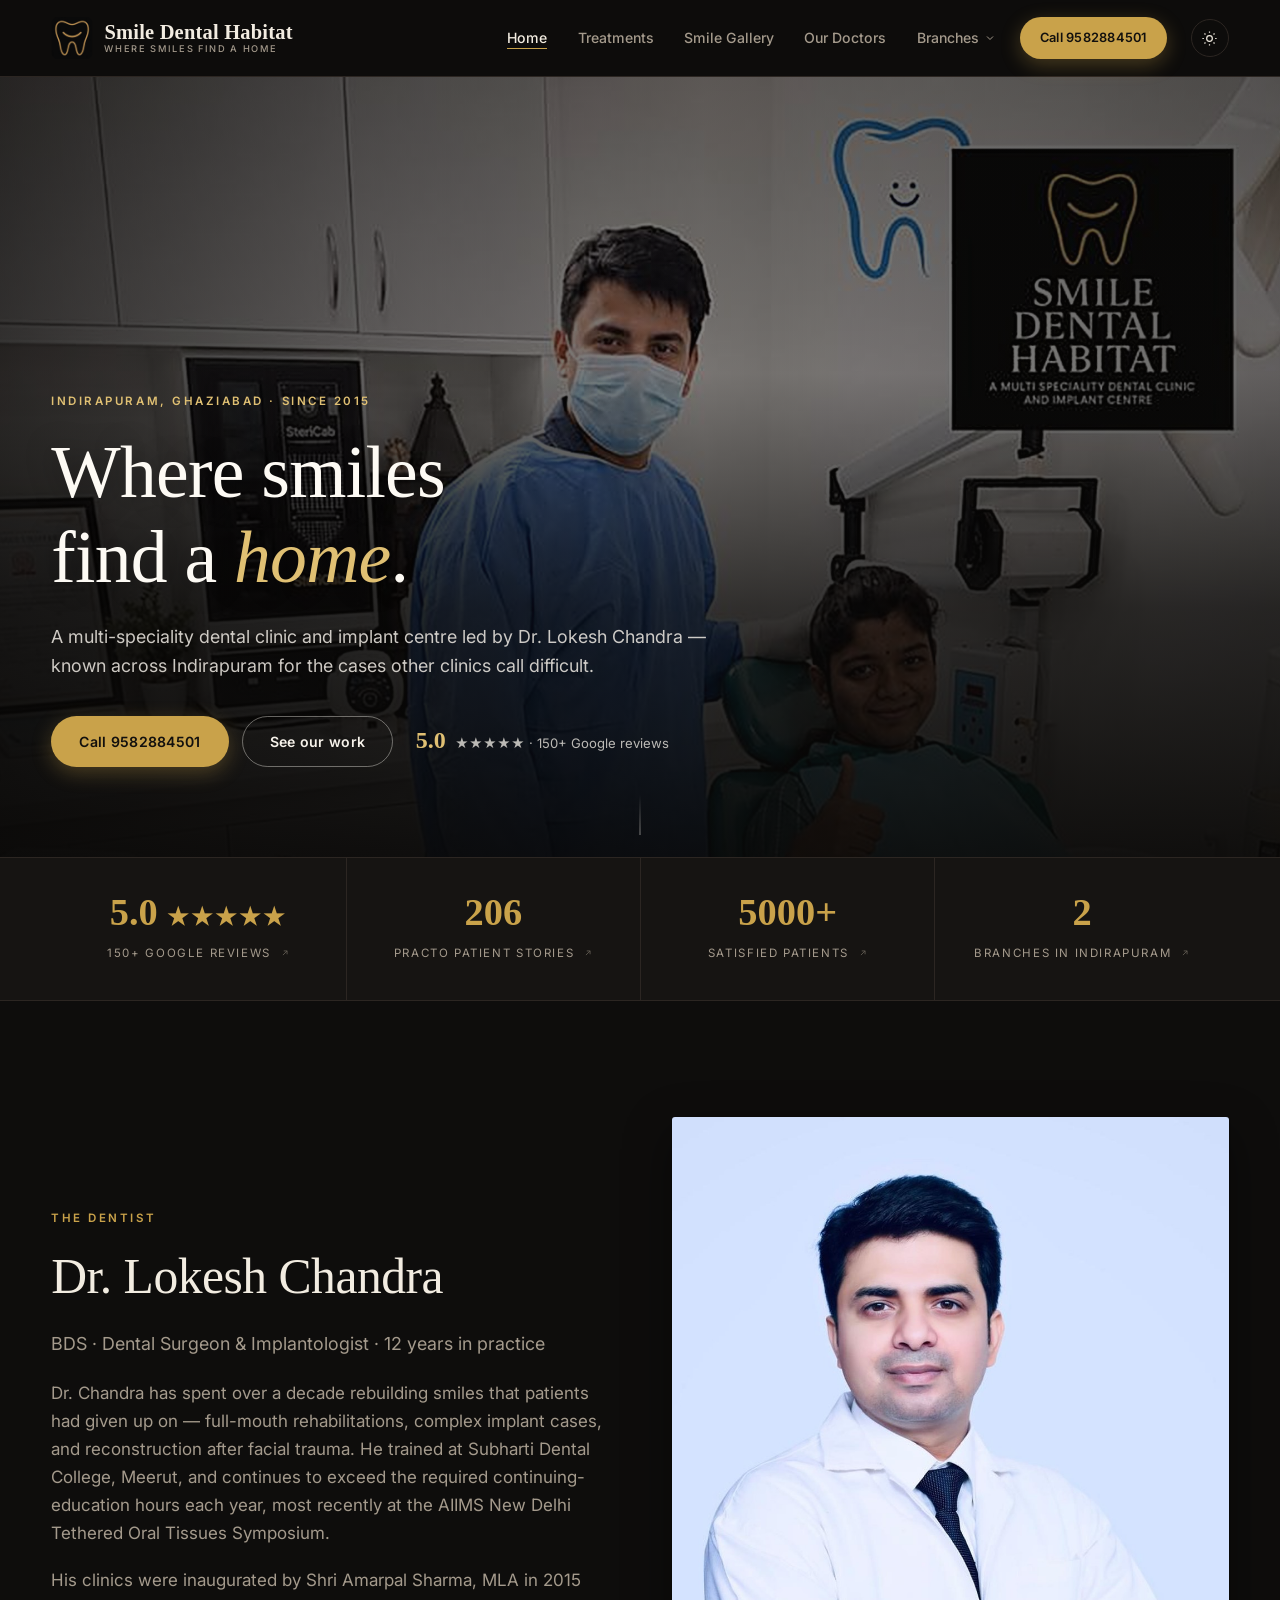
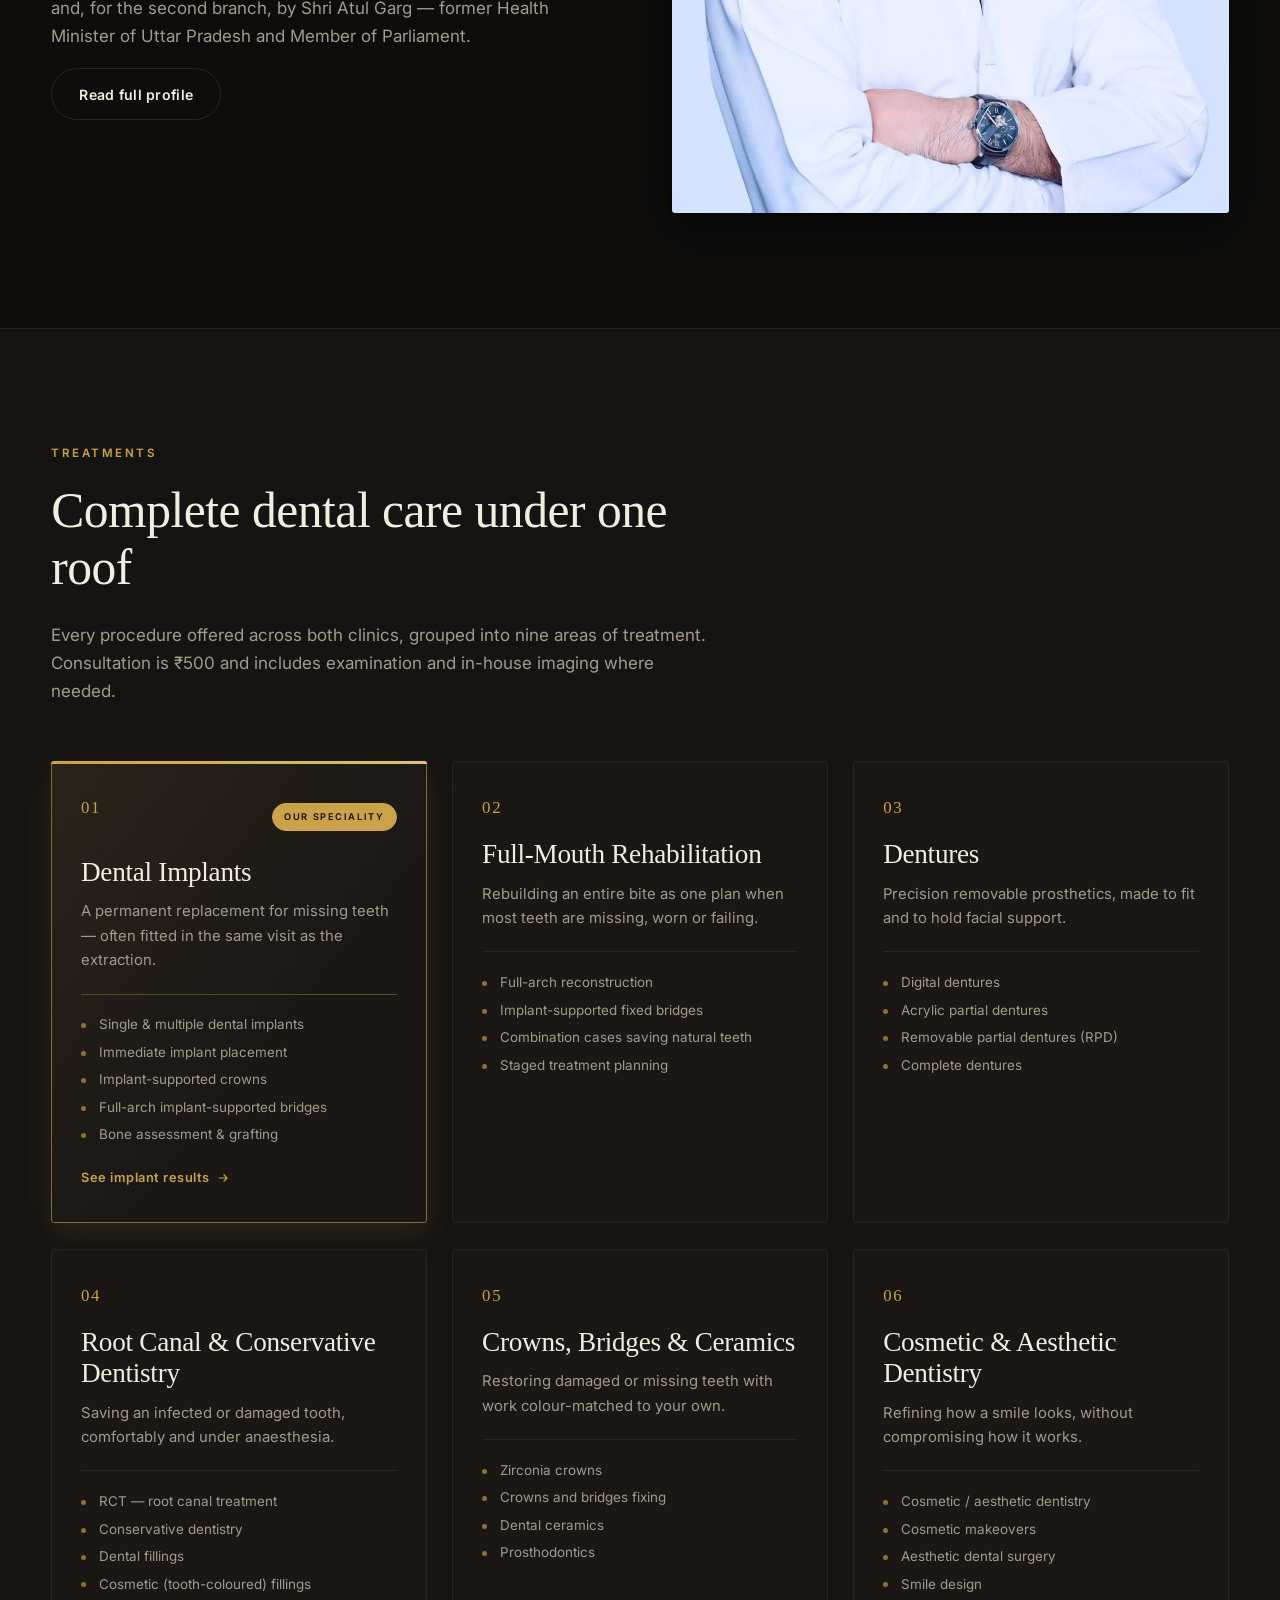
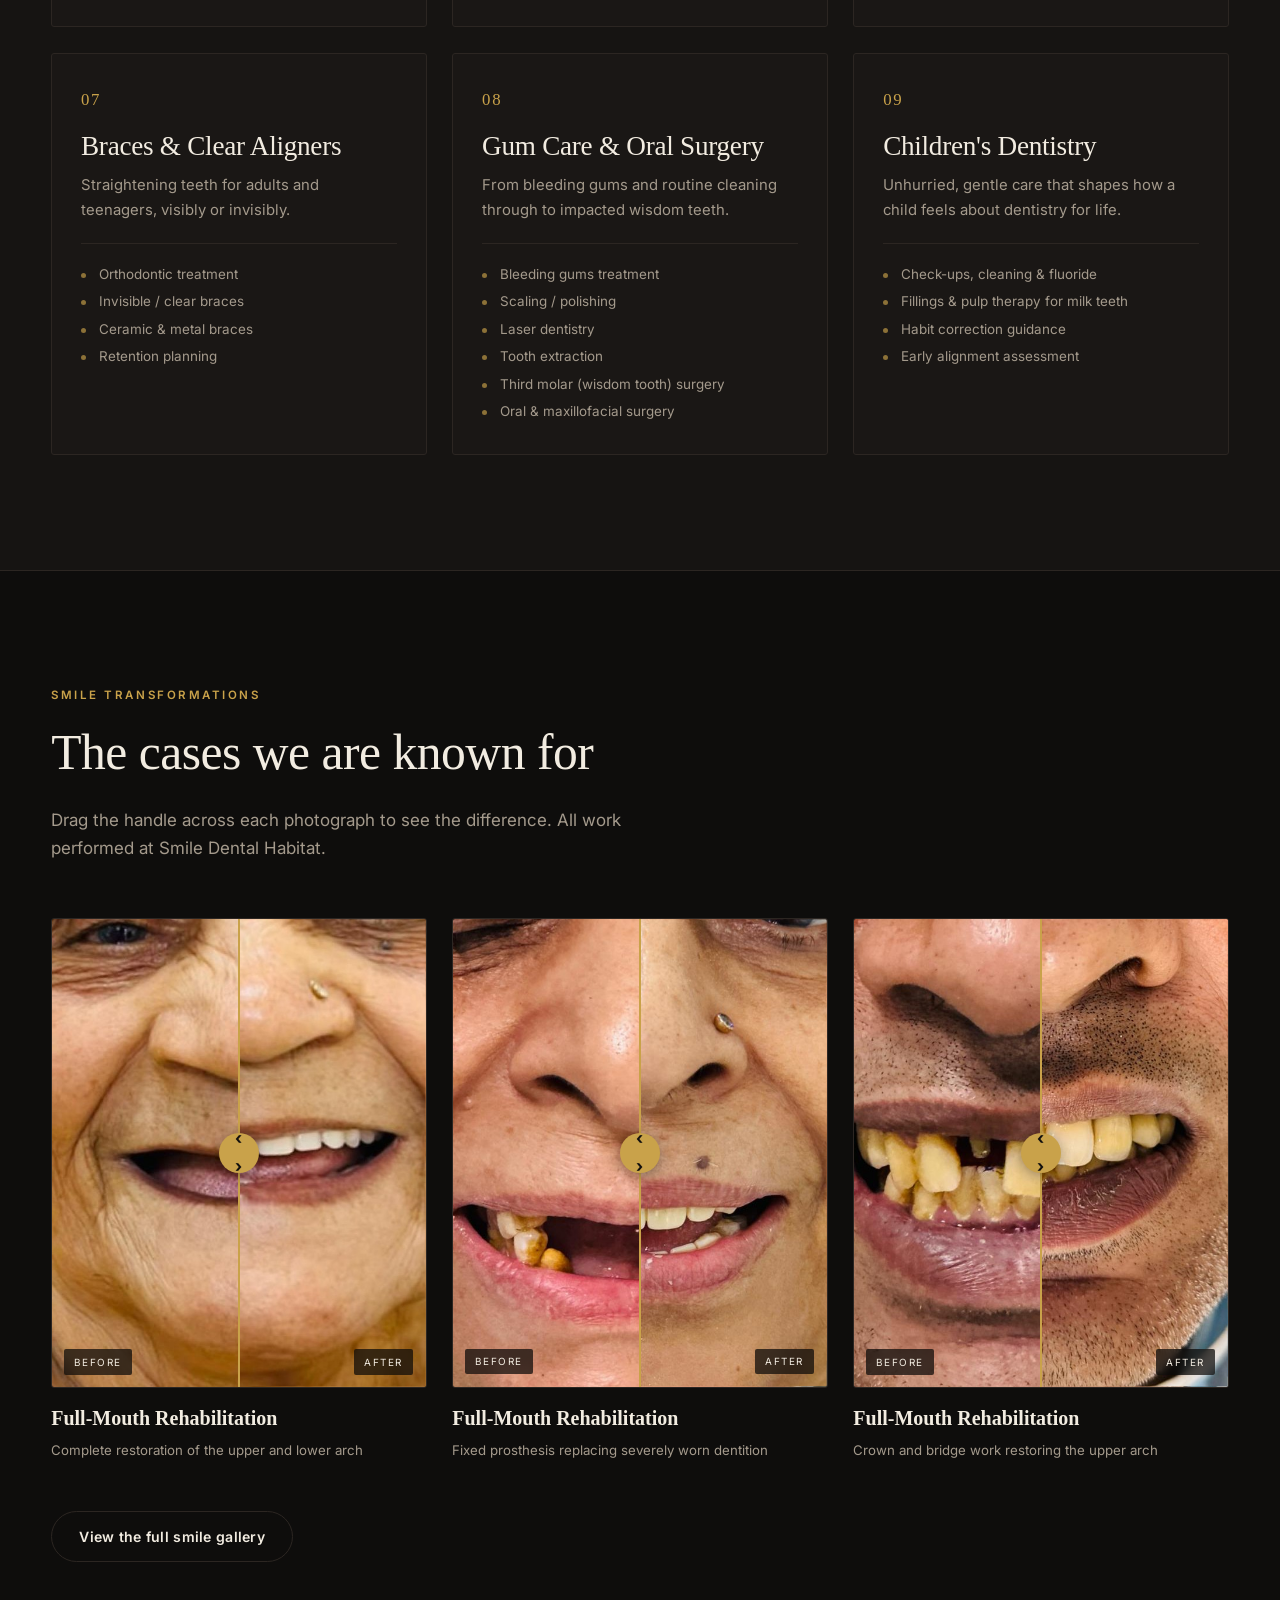
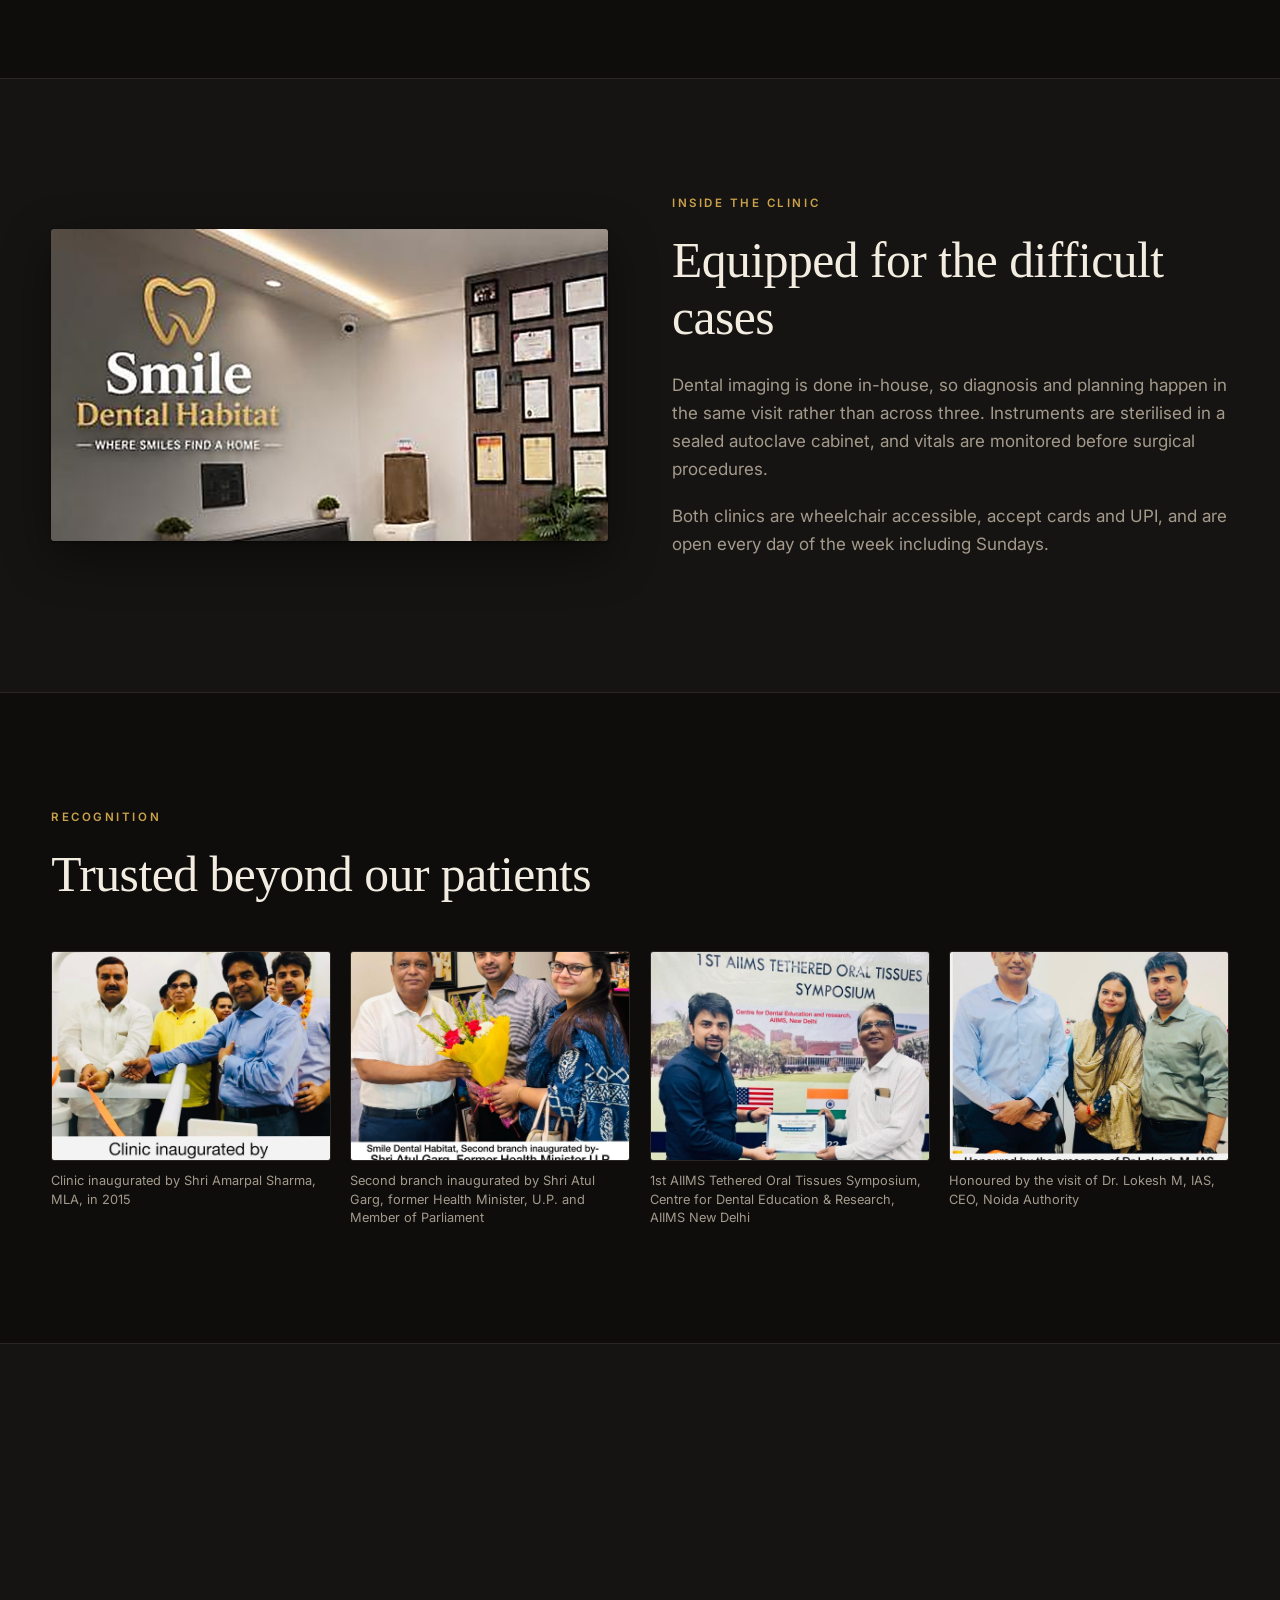
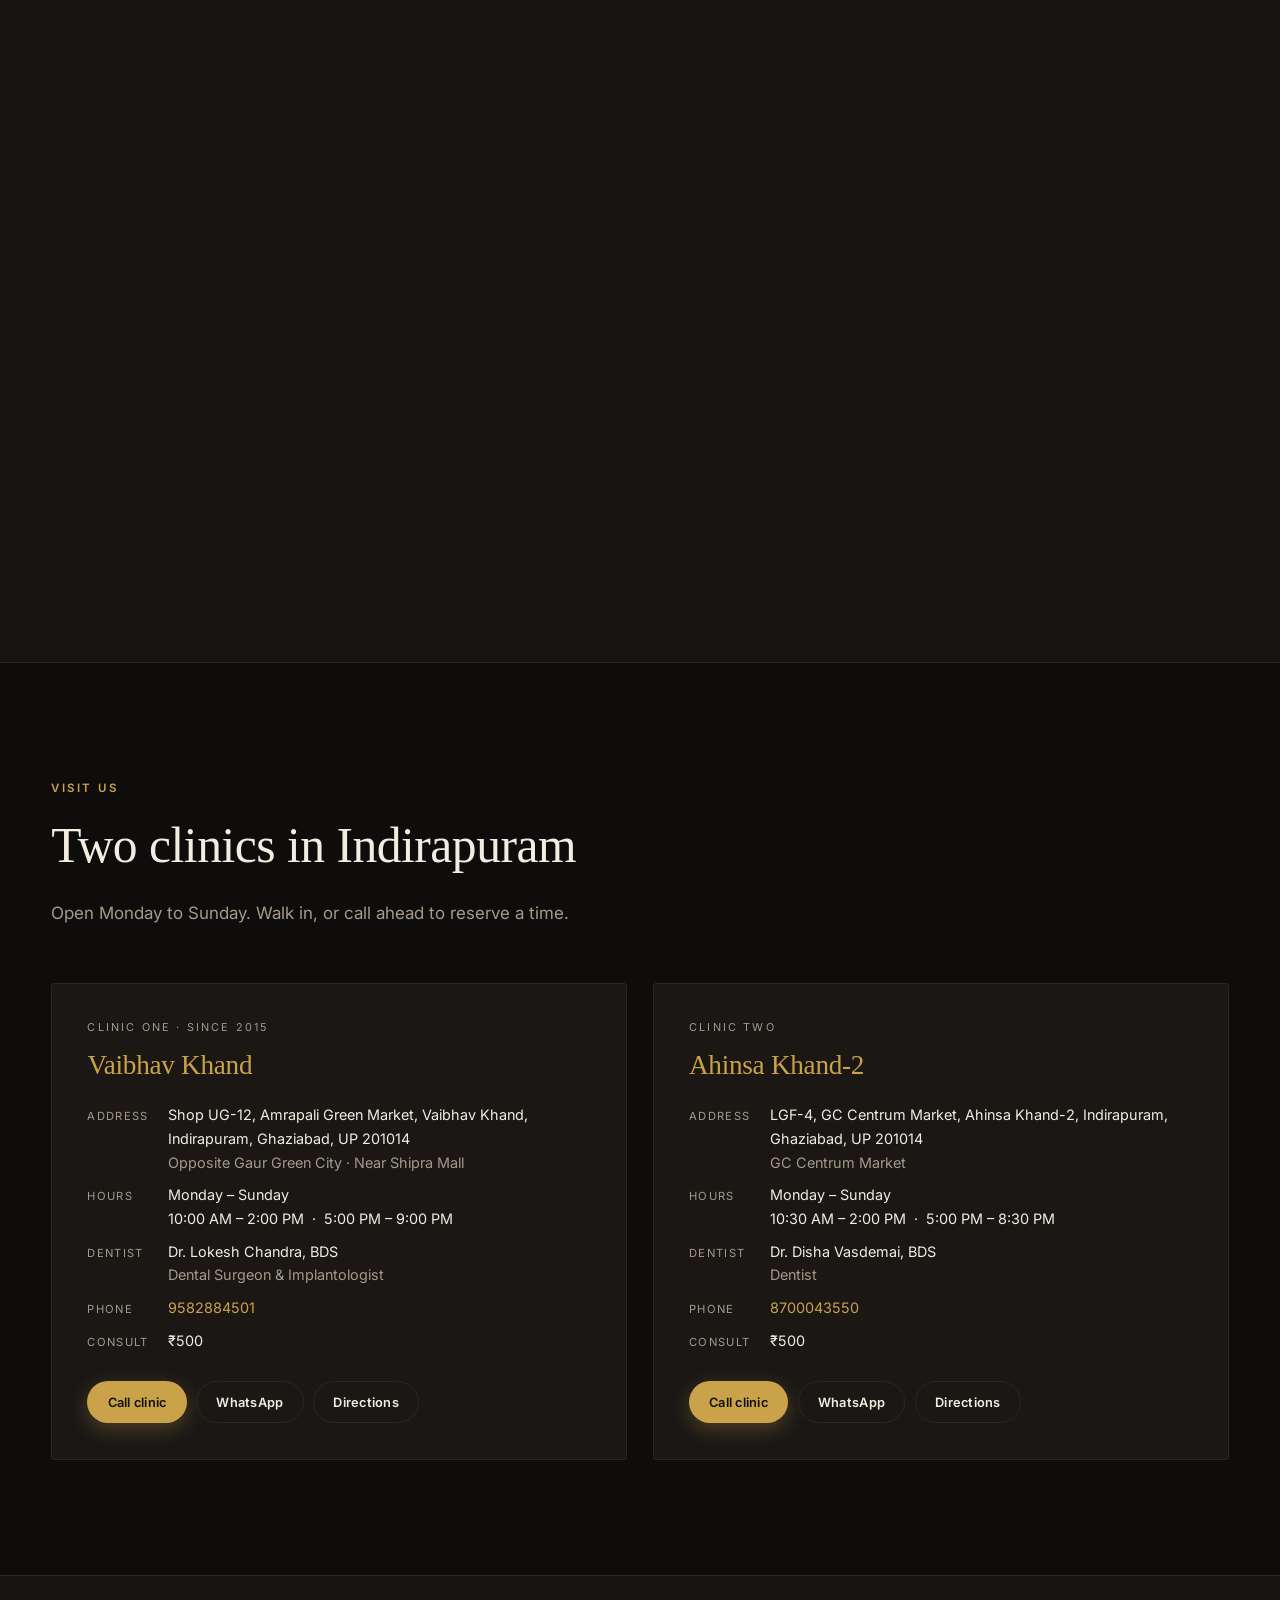
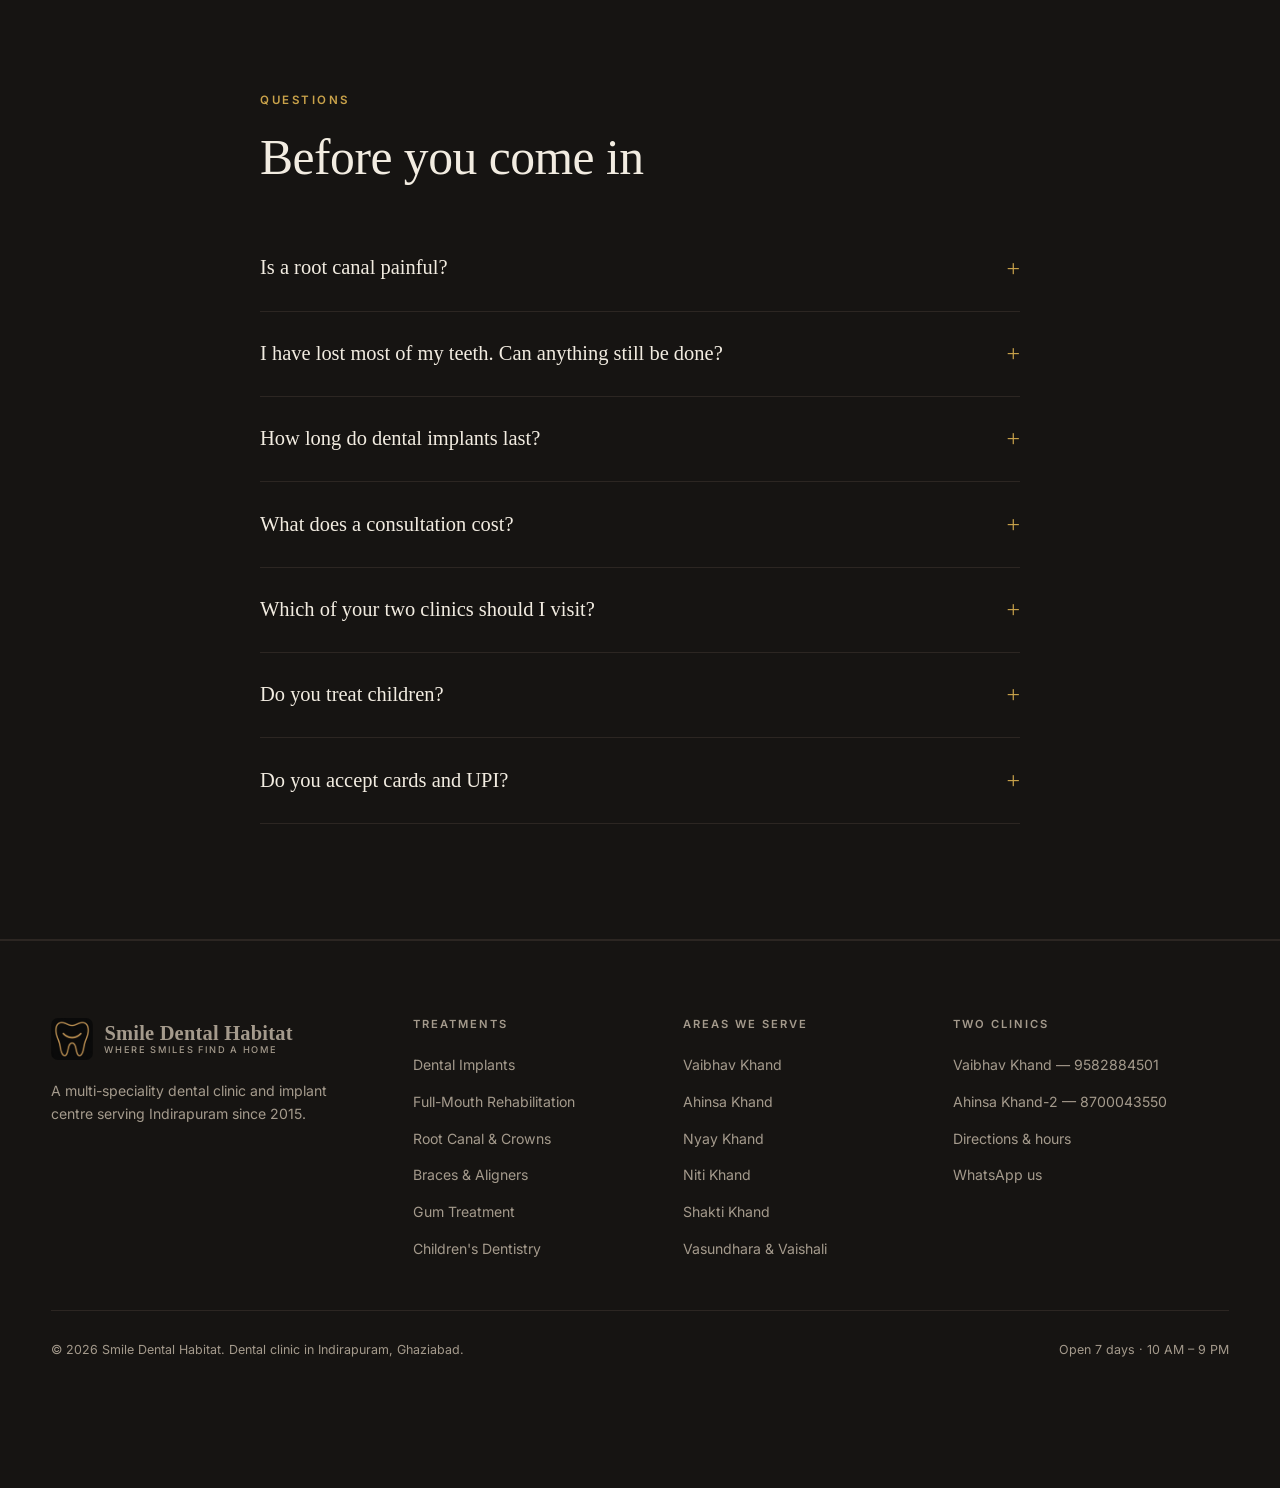
==== commit 1c429148: "Add files via upload" ====
--- a/index.html
+++ b/index.html
@@ -52,6 +52,70 @@
     {"@type": "Physician", "name": "Dr. Disha Vasdemai", "medicalSpecialty": "Dentistry", "worksFor": {"@id": "#ahinsa-khand"}}
   ]
 }</script>
+<script type="application/ld+json">
+{
+  "@context": "https://schema.org",
+  "@type": "FAQPage",
+  "mainEntity": [
+    {
+      "@type": "Question",
+      "name": "Is a root canal painful?",
+      "acceptedAnswer": {
+        "@type": "Answer",
+        "text": "Modern root canal treatment is done under local anaesthesia, and most patients describe it as no more uncomfortable than a filling. Our patients routinely report the procedure being completed in a single 25\u201330 minute sitting. The pain you feel beforehand \u2014 from the infected nerve \u2014 is usually far worse than the treatment itself."
+      }
+    },
+    {
+      "@type": "Question",
+      "name": "I have lost most of my teeth. Can anything still be done?",
+      "acceptedAnswer": {
+        "@type": "Answer",
+        "text": "Yes. Full-mouth rehabilitation using implants, fixed bridges or precision dentures can restore both chewing function and appearance, even when very few natural teeth remain. Much of our work at Smile Dental Habitat is exactly this kind of case. The first step is a consultation and an X-ray to assess bone levels."
+      }
+    },
+    {
+      "@type": "Question",
+      "name": "How long do dental implants last?",
+      "acceptedAnswer": {
+        "@type": "Answer",
+        "text": "A well-placed implant integrated into healthy bone is designed to be a permanent replacement. Longevity depends heavily on bone quality, oral hygiene and regular follow-up. We will give you an honest assessment of your particular case at consultation rather than a blanket promise."
+      }
+    },
+    {
+      "@type": "Question",
+      "name": "What does a consultation cost?",
+      "acceptedAnswer": {
+        "@type": "Answer",
+        "text": "\u20b9500 at both clinics. This includes examination and a discussion of your treatment options. Any X-rays needed are taken in-house."
+      }
+    },
+    {
+      "@type": "Question",
+      "name": "Which of your two clinics should I visit?",
+      "acceptedAnswer": {
+        "@type": "Answer",
+        "text": "Vaibhav Khand (near Shipra Mall) is closest if you are in Vaibhav Khand, Gyan Khand, Abhay Khand, Vasundhara, Vaishali or Kaushambi. Ahinsa Khand-2 is closest for Ahinsa Khand, Nyay Khand, Niti Khand, Shakti Khand and the Noida side. Either can be reached on the numbers below."
+      }
+    },
+    {
+      "@type": "Question",
+      "name": "Do you treat children?",
+      "acceptedAnswer": {
+        "@type": "Answer",
+        "text": "Yes. Both clinics offer children's dentistry \u2014 preventive check-ups, fillings, extractions and habit correction, in an unhurried setting."
+      }
+    },
+    {
+      "@type": "Question",
+      "name": "Do you accept cards and UPI?",
+      "acceptedAnswer": {
+        "@type": "Answer",
+        "text": "Yes. Credit cards, debit cards and Google Pay / UPI are all accepted. The clinic is also wheelchair accessible."
+      }
+    }
+  ]
+}
+</script>
 <script>(function(){try{var t=localStorage.getItem('sdh-theme');if(t)document.documentElement.setAttribute('data-theme',t);}catch(e){}})();</script>
 </head>
 <body>
@@ -317,9 +381,9 @@
 </footer>
 
 <nav class="mobile-bar" aria-label="Quick contact">
-  <a href="tel:+919582884501"><svg viewBox="0 0 24 24" fill="none" stroke-width="1.7"><path d="M22 16.9v3a2 2 0 0 1-2.2 2 19.8 19.8 0 0 1-8.6-3.1 19.5 19.5 0 0 1-6-6A19.8 19.8 0 0 1 2.1 4.2 2 2 0 0 1 4.1 2h3a2 2 0 0 1 2 1.7c.1 1 .4 2 .7 2.9a2 2 0 0 1-.5 2.1L8.1 9.9a16 16 0 0 0 6 6l1.2-1.2a2 2 0 0 1 2.1-.5c.9.3 1.9.6 2.9.7a2 2 0 0 1 1.7 2z"/></svg>Call</a>
-  <a href="https://wa.me/919582884501?text=Hi%2C%20I%27d%20like%20to%20book%20an%20appointment%20at%20Smile%20Dental%20Habitat."><svg viewBox="0 0 24 24" fill="none" stroke-width="1.7"><path d="M21 11.5a8.4 8.4 0 0 1-12.6 7.3L3 20.5l1.8-5.3A8.4 8.4 0 1 1 21 11.5z"/></svg>WhatsApp</a>
-  <a href="contact.html"><svg viewBox="0 0 24 24" fill="none" stroke-width="1.7"><path d="M20 10c0 6-8 12-8 12s-8-6-8-12a8 8 0 0 1 16 0z"/><circle cx="12" cy="10" r="3"/></svg>Directions</a>
+  <button type="button" data-sheet="call" aria-haspopup="dialog"><svg viewBox="0 0 24 24" fill="none" stroke-width="1.7"><path d="M22 16.9v3a2 2 0 0 1-2.2 2 19.8 19.8 0 0 1-8.6-3.1 19.5 19.5 0 0 1-6-6A19.8 19.8 0 0 1 2.1 4.2 2 2 0 0 1 4.1 2h3a2 2 0 0 1 2 1.7c.1 1 .4 2 .7 2.9a2 2 0 0 1-.5 2.1L8.1 9.9a16 16 0 0 0 6 6l1.2-1.2a2 2 0 0 1 2.1-.5c.9.3 1.9.6 2.9.7a2 2 0 0 1 1.7 2z"/></svg>Call</button>
+  <button type="button" data-sheet="whatsapp" aria-haspopup="dialog"><svg viewBox="0 0 24 24" fill="none" stroke-width="1.7"><path d="M21 11.5a8.4 8.4 0 0 1-12.6 7.3L3 20.5l1.8-5.3A8.4 8.4 0 1 1 21 11.5z"/></svg>WhatsApp</button>
+  <button type="button" data-sheet="directions" aria-haspopup="dialog"><svg viewBox="0 0 24 24" fill="none" stroke-width="1.7"><path d="M20 10c0 6-8 12-8 12s-8-6-8-12a8 8 0 0 1 16 0z"/><circle cx="12" cy="10" r="3"/></svg>Directions</button>
 </nav>
 
 <script src="assets/js/main.js"></script>
--- a/assets/css/style.css
+++ b/assets/css/style.css
@@ -0,0 +1,515 @@
+/* Smile Dental Habitat — design system */
+
+:root {
+  --gold: #c9a24a;
+  --gold-soft: #e0c073;
+  --ink: #12100e;
+  --ink-2: #1c1917;
+  --ivory: #f6f2ea;
+  --ivory-2: #ece5d8;
+
+  /* light mode (default) */
+  --bg: #faf8f4;
+  --bg-2: #f1ece1;
+  --surface: #ffffff;
+  --text: #1a1714;
+  --text-soft: #6b6259;
+  --line: #e3dccf;
+  --accent: #a8842f;
+  --shadow: 0 1px 2px rgba(26,23,20,.05), 0 12px 36px rgba(26,23,20,.07);
+}
+
+html[data-theme="dark"] {
+  --bg: #0e0d0c;
+  --bg-2: #161412;
+  --surface: #1a1715;
+  --text: #f2ece1;
+  --text-soft: #a49a8c;
+  --line: #2c2622;
+  --accent: var(--gold);
+  --shadow: 0 1px 2px rgba(0,0,0,.4), 0 16px 48px rgba(0,0,0,.45);
+}
+
+* { box-sizing: border-box; }
+
+html { scroll-behavior: smooth; }
+
+body {
+  margin: 0;
+  background: var(--bg);
+  color: var(--text);
+  font-family: "Inter", -apple-system, BlinkMacSystemFont, "Segoe UI", Roboto, sans-serif;
+  font-size: 17px;
+  line-height: 1.65;
+  -webkit-font-smoothing: antialiased;
+  transition: background .4s ease, color .4s ease;
+  padding-bottom: env(safe-area-inset-bottom);
+  /* clip (not hidden) so nothing can scroll the page sideways,
+     while position:sticky on the header keeps working */
+  overflow-x: clip;
+}
+
+h1, h2, h3, h4, .serif {
+  font-family: "Cormorant Garamond", "Times New Roman", serif;
+  font-weight: 500;
+  letter-spacing: -0.01em;
+  line-height: 1.15;
+  margin: 0 0 .5em;
+}
+
+h1 { font-size: clamp(2.6rem, 6.5vw, 4.6rem); }
+h2 { font-size: clamp(2rem, 4.4vw, 3.1rem); }
+h3 { font-size: clamp(1.3rem, 2.2vw, 1.7rem); }
+
+p { margin: 0 0 1.1em; color: var(--text-soft); }
+a { color: inherit; }
+
+img { max-width: 100%; display: block; }
+
+.wrap { width: min(1180px, 92vw); margin-inline: auto; }
+.narrow { width: min(760px, 92vw); margin-inline: auto; }
+
+section { padding: clamp(4rem, 9vw, 7.5rem) 0; }
+
+.eyebrow {
+  font-size: .72rem;
+  letter-spacing: .22em;
+  text-transform: uppercase;
+  color: var(--accent);
+  font-weight: 600;
+  margin-bottom: 1.2rem;
+  display: block;
+}
+
+.lede { font-size: 1.12rem; max-width: 62ch; }
+
+/* ---------- header ---------- */
+header.nav {
+  position: sticky; top: 0; z-index: 60;
+  background: color-mix(in srgb, var(--bg) 88%, transparent);
+  backdrop-filter: blur(14px);
+  border-bottom: 1px solid var(--line);
+}
+.nav-in {
+  display: flex; align-items: center; gap: 1.5rem;
+  height: 76px;
+}
+.brand { display: flex; align-items: center; gap: .7rem; text-decoration: none; margin-right: auto; }
+.brand img { width: 42px; height: 42px; border-radius: 7px; }
+.brand b {
+  font-family: "Cormorant Garamond", serif;
+  font-size: 1.28rem; font-weight: 600; letter-spacing: .01em; line-height: 1.05;
+}
+.brand span { display: block; font-family: "Inter", sans-serif; font-size: .58rem; letter-spacing: .18em; text-transform: uppercase; color: var(--text-soft); font-weight: 500; }
+
+.nav-links { display: flex; gap: 1.9rem; list-style: none; margin: 0; padding: 0; }
+.nav-links a {
+  text-decoration: none; font-size: .88rem; font-weight: 500;
+  color: var(--text-soft); position: relative; padding-bottom: 3px;
+  transition: color .2s;
+}
+.nav-links a:hover, .nav-links a[aria-current="page"] { color: var(--text); }
+.nav-links a[aria-current="page"]::after {
+  content: ""; position: absolute; left: 0; right: 0; bottom: 0; height: 1.5px; background: var(--accent);
+}
+
+/* ---------- branches dropdown ---------- */
+.has-sub { position: relative; }
+.has-sub > a { display: inline-flex; align-items: center; gap: .3rem; }
+.caret { width: 12px; height: 12px; transition: transform .25s ease; }
+.has-sub:hover .caret, .has-sub:focus-within .caret { transform: rotate(180deg); }
+
+.subnav {
+  /* right-aligned: "Branches" is the last nav item, so a centred panel
+     would spill past the viewport and give the page a horizontal scroll */
+  position: absolute; top: calc(100% + 14px); right: 0; left: auto;
+  transform: translateY(8px);
+  min-width: 268px; list-style: none; margin: 0; padding: .5rem;
+  background: var(--surface); border: 1px solid var(--line); border-radius: 3px;
+  box-shadow: var(--shadow);
+  opacity: 0; visibility: hidden; pointer-events: none;
+  transition: opacity .25s ease, transform .25s cubic-bezier(.2,.7,.3,1), visibility .25s;
+}
+/* hover bridge so the pointer can travel from the link to the panel */
+.has-sub::after { content: ""; position: absolute; top: 100%; left: 0; right: 0; height: 16px; }
+.has-sub:hover .subnav, .has-sub:focus-within .subnav {
+  opacity: 1; visibility: visible; pointer-events: auto; transform: translateY(0);
+}
+.subnav::before {
+  content: ""; position: absolute; top: -5px; right: 30px; width: 9px; height: 9px;
+  transform: rotate(45deg);
+  background: var(--surface); border-left: 1px solid var(--line); border-top: 1px solid var(--line);
+}
+.subnav li { margin: 0; }
+.subnav a {
+  display: block; padding: .75rem .9rem; border-radius: 2px;
+  text-decoration: none; transition: background .2s ease;
+}
+.subnav a:hover { background: color-mix(in srgb, var(--accent) 10%, transparent); }
+.subnav a b {
+  display: block; font-family: "Cormorant Garamond", serif; font-size: 1.12rem;
+  font-weight: 600; color: var(--text); line-height: 1.2;
+}
+.subnav a:hover b { color: var(--accent); }
+.subnav a span {
+  display: block; font-size: .74rem; color: var(--text-soft);
+  letter-spacing: .02em; margin-top: .12rem;
+}
+
+.icon-btn {
+  background: none; border: 1px solid var(--line); color: var(--text);
+  width: 38px; height: 38px; border-radius: 50%; cursor: pointer;
+  display: grid; place-items: center; flex-shrink: 0;
+  transition: border-color .2s, transform .2s;
+}
+.icon-btn:hover { border-color: var(--accent); transform: translateY(-1px); }
+.icon-btn svg { width: 17px; height: 17px; }
+html[data-theme="dark"] .sun { display: block; }
+html[data-theme="dark"] .moon { display: none; }
+.sun { display: none; }
+.moon { display: block; }
+
+.menu-btn { display: none; }
+
+/* ---------- buttons ---------- */
+.btn {
+  display: inline-flex; align-items: center; justify-content: center; gap: .55rem;
+  padding: .82rem 1.7rem; border-radius: 100px;
+  font-size: .88rem; font-weight: 600; letter-spacing: .02em;
+  text-decoration: none; border: 1px solid transparent; cursor: pointer;
+  transition: transform .2s ease, box-shadow .2s ease, background .2s, color .2s;
+  white-space: nowrap;
+}
+.btn:hover { transform: translateY(-2px); }
+.btn-gold { background: var(--accent); color: #fff; box-shadow: 0 6px 20px color-mix(in srgb, var(--accent) 30%, transparent); }
+html[data-theme="dark"] .btn-gold { color: #12100e; }
+.btn-ghost { border-color: var(--line); color: var(--text); background: transparent; }
+.btn-ghost:hover { border-color: var(--accent); }
+.btn-sm { padding: .6rem 1.2rem; font-size: .8rem; }
+
+/* ---------- hero (full-bleed) ---------- */
+.hero {
+  position: relative;
+  min-height: min(88vh, 780px);
+  display: flex; align-items: flex-end;
+  padding: 0 0 clamp(3rem, 7vw, 6rem);
+  overflow: hidden;
+  isolation: isolate;
+}
+.hero-bg {
+  position: absolute; inset: 0; z-index: -2;
+  width: 100%; height: 100%; object-fit: cover; object-position: 50% 42%;
+}
+/* scrim: keeps type legible and disguises the softness of the source photo */
+.hero::before {
+  content: ""; position: absolute; inset: 0; z-index: -1;
+  background:
+    linear-gradient(to top, rgba(8,7,6,.94) 0%, rgba(8,7,6,.78) 32%, rgba(8,7,6,.38) 62%, rgba(8,7,6,.5) 100%),
+    linear-gradient(to right, rgba(8,7,6,.7) 0%, rgba(8,7,6,.15) 55%, rgba(8,7,6,.35) 100%);
+}
+.hero-inner { position: relative; max-width: 46rem; color: #f6f2ea; }
+.hero .eyebrow { color: var(--gold-soft); }
+.hero h1 { margin-bottom: .3em; color: #fdfaf4; text-shadow: 0 2px 30px rgba(0,0,0,.4); }
+.hero h1 em { font-style: italic; color: var(--gold-soft); }
+.hero p.lede { color: rgba(246,242,234,.82); }
+.hero-cta { display: flex; gap: .8rem; flex-wrap: wrap; margin-top: 2.2rem; align-items: center; }
+.hero .btn-ghost { border-color: rgba(246,242,234,.4); color: #f6f2ea; }
+.hero .btn-ghost:hover { border-color: var(--gold-soft); background: rgba(246,242,234,.07); }
+.hero-rating {
+  display: flex; align-items: baseline; gap: .55rem;
+  margin-left: .6rem; color: rgba(246,242,234,.75); font-size: .82rem;
+}
+.hero-rating b { font-family: "Cormorant Garamond", serif; font-size: 1.5rem; color: var(--gold-soft); line-height: 1; }
+.hero-scroll {
+  position: absolute; left: 50%; bottom: 1.4rem; transform: translateX(-50%);
+  width: 1px; height: 40px; background: linear-gradient(to bottom, transparent, rgba(246,242,234,.5));
+}
+
+/* ---------- trust strip ---------- */
+.strip { border-block: 1px solid var(--line); background: var(--bg-2); padding: 0; }
+.strip-in { display: grid; grid-template-columns: repeat(4, 1fr); }
+.strip-item { padding: 2.2rem 1rem; text-align: center; border-left: 1px solid var(--line); }
+.strip-item:first-child { border-left: none; }
+.strip-item b { display: block; font-family: "Cormorant Garamond", serif; font-size: clamp(1.7rem, 3.2vw, 2.4rem); color: var(--accent); line-height: 1; margin-bottom: .35rem; }
+.strip-item span { font-size: .72rem; letter-spacing: .14em; text-transform: uppercase; color: var(--text-soft); }
+.strip-item .stars-inline { font-size: .62em; letter-spacing: .08em; text-transform: none; color: var(--accent); }
+
+/* clickable stat cards */
+a.strip-item.is-link {
+  display: block; text-decoration: none; position: relative;
+  transition: background .25s ease, color .25s ease;
+}
+a.strip-item.is-link::after {
+  content: ""; position: absolute; left: 0; right: 0; bottom: 0;
+  height: 2px; background: var(--accent);
+  transform: scaleX(0); transform-origin: center;
+  transition: transform .3s cubic-bezier(.2,.7,.3,1);
+}
+a.strip-item.is-link:hover { background: color-mix(in srgb, var(--accent) 8%, transparent); }
+a.strip-item.is-link:hover::after { transform: scaleX(1); }
+a.strip-item.is-link:hover span { color: var(--text); }
+a.strip-item.is-link:focus-visible { outline: 2px solid var(--accent); outline-offset: -2px; }
+.strip-item span .ext {
+  width: 10px; height: 10px; display: inline-block; vertical-align: -1px;
+  margin-left: .25rem; opacity: .55; transition: opacity .25s, transform .25s;
+}
+a.strip-item.is-link:hover .ext { opacity: 1; transform: translate(1px, -1px); }
+
+/* ---------- generic grids ---------- */
+.grid { display: grid; gap: 1.6rem; }
+.g2 { grid-template-columns: repeat(2, 1fr); }
+.g3 { grid-template-columns: repeat(3, 1fr); }
+.g4 { grid-template-columns: repeat(4, 1fr); }
+
+.card {
+  position: relative;
+  background: var(--surface); border: 1px solid var(--line);
+  border-radius: 3px; padding: 2rem 1.8rem;
+  transition: transform .3s ease, border-color .3s ease, box-shadow .3s ease;
+}
+
+/* speciality-tagged card */
+.card-top {
+  display: flex; align-items: center; justify-content: space-between;
+  gap: 1rem; margin-bottom: 1.1rem;
+}
+.card-top .num { margin-bottom: 0; }
+.spec-tag {
+  font-size: .58rem; letter-spacing: .17em; text-transform: uppercase; font-weight: 600;
+  color: var(--accent); white-space: nowrap;
+  padding: .34rem .72rem; border-radius: 100px;
+  border: 1px solid color-mix(in srgb, var(--accent) 45%, transparent);
+  background: color-mix(in srgb, var(--accent) 11%, transparent);
+}
+/* the lead treatment: same footprint as every other card, set apart by contrast */
+.card.is-speciality {
+  border-color: color-mix(in srgb, var(--accent) 55%, var(--line));
+  background:
+    linear-gradient(to bottom right, color-mix(in srgb, var(--accent) 9%, transparent), transparent 60%),
+    var(--surface);
+  box-shadow: 0 10px 34px color-mix(in srgb, var(--accent) 12%, transparent);
+}
+/* gold edge along the top */
+.card.is-speciality::before {
+  content: ""; position: absolute; inset: -1px -1px auto -1px; height: 3px;
+  background: linear-gradient(to right, var(--accent), var(--gold-soft));
+  border-radius: 3px 3px 0 0;
+}
+.card.is-speciality:hover {
+  border-color: var(--accent);
+  box-shadow: 0 16px 44px color-mix(in srgb, var(--accent) 20%, transparent);
+}
+.card.is-speciality .spec-tag {
+  background: var(--accent); color: #fff; border-color: var(--accent);
+}
+html[data-theme="dark"] .card.is-speciality .spec-tag { color: #12100e; }
+.card.is-speciality ul.proc { border-top-color: color-mix(in srgb, var(--accent) 30%, var(--line)); }
+
+/* inline text link at the foot of a card */
+.card-link {
+  display: inline-flex; align-items: center; gap: .4rem; margin-top: 1.4rem;
+  font-size: .8rem; font-weight: 600; letter-spacing: .04em;
+  color: var(--accent); text-decoration: none;
+}
+.card-link svg { width: 14px; height: 14px; transition: transform .25s ease; }
+.card-link:hover svg { transform: translateX(3px); }
+.card-link:hover { text-decoration: underline; text-underline-offset: 3px; }
+.card:hover { transform: translateY(-4px); border-color: color-mix(in srgb, var(--accent) 45%, var(--line)); box-shadow: var(--shadow); }
+.card h3 { margin-bottom: .4em; }
+.card p { font-size: .93rem; margin: 0; }
+.card .num {
+  font-family: "Cormorant Garamond", serif; font-size: 1.05rem;
+  color: var(--accent); letter-spacing: .1em; display: block; margin-bottom: 1.1rem;
+}
+
+/* procedure list inside a treatment card */
+ul.proc {
+  list-style: none; margin: 1.3rem 0 0; padding: 1.3rem 0 0;
+  border-top: 1px solid var(--line);
+  display: grid; gap: .5rem;
+}
+ul.proc li {
+  font-size: .84rem; color: var(--text-soft);
+  padding-left: 1.1rem; position: relative; line-height: 1.45;
+}
+ul.proc li::before {
+  content: ""; position: absolute; left: 0; top: .58em;
+  width: 5px; height: 5px; border-radius: 50%;
+  background: var(--accent); opacity: .65;
+}
+
+/* scroll-margin so anchored sections clear the sticky header */
+[id] { scroll-margin-top: 92px; }
+
+/* ---------- split ---------- */
+.split { display: grid; grid-template-columns: 1fr 1fr; gap: clamp(2rem, 5vw, 4.5rem); align-items: center; }
+.split img { border-radius: 3px; box-shadow: var(--shadow); }
+
+/* ---------- before / after slider ---------- */
+.ba {
+  position: relative; overflow: hidden; border-radius: 3px;
+  background: var(--bg-2); border: 1px solid var(--line);
+  aspect-ratio: 4/5; user-select: none; touch-action: pan-y; cursor: ew-resize;
+}
+.ba img { position: absolute; inset: 0; width: 100%; height: 100%; object-fit: cover; }
+.ba .after-img { clip-path: inset(0 0 0 50%); }
+.ba-handle {
+  position: absolute; top: 0; bottom: 0; left: 50%; width: 2px;
+  background: var(--gold); transform: translateX(-1px); pointer-events: none;
+}
+.ba-handle::after {
+  content: ""; position: absolute; top: 50%; left: 50%;
+  width: 40px; height: 40px; margin: -20px 0 0 -20px;
+  border-radius: 50%; background: var(--gold);
+  box-shadow: 0 3px 14px rgba(0,0,0,.35);
+}
+.ba-handle::before {
+  content: "‹ ›"; position: absolute; top: 50%; left: 50%;
+  transform: translate(-50%, -50%); z-index: 2;
+  color: #12100e; font-size: 1.05rem; font-weight: 700; letter-spacing: .05em;
+}
+.ba-tag {
+  position: absolute; bottom: 12px; font-size: .62rem; letter-spacing: .16em;
+  text-transform: uppercase; background: rgba(10,9,8,.72); color: #f2ece1;
+  padding: .3rem .65rem; border-radius: 2px; pointer-events: none; backdrop-filter: blur(4px);
+}
+.ba-tag.l { left: 12px; }
+.ba-tag.r { right: 12px; }
+
+figure.case { margin: 0; }
+figure.case figcaption { padding-top: .9rem; }
+figure.case figcaption b { font-family: "Cormorant Garamond", serif; font-size: 1.25rem; font-weight: 600; display: block; }
+figure.case figcaption span { font-size: .83rem; color: var(--text-soft); }
+
+/* ---------- recognition ---------- */
+.rec-grid { display: grid; grid-template-columns: repeat(4, 1fr); gap: 1.2rem; }
+.rec-grid figure { margin: 0; }
+.rec-grid img { aspect-ratio: 4/3; object-fit: cover; border-radius: 3px; border: 1px solid var(--line); }
+.rec-grid figcaption { font-size: .8rem; color: var(--text-soft); padding-top: .7rem; line-height: 1.45; }
+
+/* ---------- reviews ---------- */
+.quote { background: var(--surface); border: 1px solid var(--line); border-radius: 3px; padding: 2rem 1.8rem; }
+.quote .stars { color: var(--accent); letter-spacing: .18em; font-size: .8rem; margin-bottom: 1rem; }
+.quote p { font-family: "Cormorant Garamond", serif; font-size: 1.22rem; line-height: 1.5; color: var(--text); font-style: italic; }
+.quote cite { font-style: normal; font-size: .8rem; color: var(--text-soft); letter-spacing: .04em; }
+
+/* ---------- locations ---------- */
+.loc { background: var(--surface); border: 1px solid var(--line); border-radius: 3px; padding: 2.2rem; }
+.loc h3 { color: var(--accent); margin-bottom: .1em; }
+.loc .kicker { font-size: .68rem; letter-spacing: .2em; text-transform: uppercase; color: var(--text-soft); margin-bottom: .8rem; }
+.loc dl { margin: 1.4rem 0 1.8rem; display: grid; grid-template-columns: auto 1fr; gap: .55rem 1.2rem; font-size: .9rem; }
+.loc dt { color: var(--text-soft); font-size: .7rem; letter-spacing: .12em; text-transform: uppercase; padding-top: .25rem; }
+.loc dd { margin: 0; }
+.loc .actions { display: flex; gap: .6rem; flex-wrap: wrap; }
+
+/* ---------- areas ---------- */
+.areas { display: flex; flex-wrap: wrap; gap: .5rem; }
+.areas span {
+  font-size: .82rem; padding: .42rem .95rem; border: 1px solid var(--line);
+  border-radius: 100px; color: var(--text-soft); background: var(--surface);
+}
+
+/* ---------- faq ---------- */
+details.faq {
+  border-bottom: 1px solid var(--line); padding: 1.4rem 0;
+}
+details.faq summary {
+  cursor: pointer; list-style: none; font-family: "Cormorant Garamond", serif;
+  font-size: 1.28rem; display: flex; justify-content: space-between; gap: 1rem; align-items: center;
+}
+details.faq summary::-webkit-details-marker { display: none; }
+details.faq summary::after { content: "+"; color: var(--accent); font-size: 1.5rem; flex-shrink: 0; }
+details.faq[open] summary::after { content: "−"; }
+details.faq p { margin: 1rem 0 0; font-size: .95rem; }
+
+/* ---------- footer ---------- */
+footer {
+  background: var(--bg-2); border-top: 1px solid var(--line);
+  padding: clamp(3.5rem, 6vw, 5rem) 0 8rem;
+}
+.foot-grid { display: grid; grid-template-columns: 1.4fr 1fr 1fr 1.2fr; gap: 2.5rem; }
+footer h4 { font-family: "Inter", sans-serif; font-size: .7rem; letter-spacing: .18em; text-transform: uppercase; color: var(--text-soft); margin-bottom: 1.2rem; font-weight: 600; }
+footer ul { list-style: none; margin: 0; padding: 0; display: grid; gap: .55rem; }
+footer a { text-decoration: none; font-size: .88rem; color: var(--text-soft); transition: color .2s; }
+footer a:hover { color: var(--accent); }
+.foot-bottom { border-top: 1px solid var(--line); margin-top: 3rem; padding-top: 1.8rem; display: flex; justify-content: space-between; gap: 1rem; flex-wrap: wrap; font-size: .78rem; color: var(--text-soft); }
+
+/* ---------- sticky mobile bar ---------- */
+.mobile-bar {
+  position: fixed; bottom: 0; left: 0; right: 0; z-index: 70;
+  display: none; grid-template-columns: repeat(3, 1fr);
+  background: var(--surface); border-top: 1px solid var(--line);
+  padding-bottom: env(safe-area-inset-bottom);
+  box-shadow: 0 -6px 24px rgba(0,0,0,.1);
+}
+.mobile-bar a {
+  padding: .9rem .4rem; text-align: center; text-decoration: none;
+  font-size: .68rem; letter-spacing: .1em; text-transform: uppercase;
+  color: var(--text); border-left: 1px solid var(--line); font-weight: 600;
+}
+.mobile-bar a:first-child { border-left: none; }
+.mobile-bar a svg { width: 18px; height: 18px; margin: 0 auto .25rem; display: block; stroke: var(--accent); }
+
+/* ---------- page header ---------- */
+.page-head { padding: clamp(3.5rem, 7vw, 6rem) 0 clamp(2rem, 4vw, 3rem); border-bottom: 1px solid var(--line); }
+.page-head h1 { font-size: clamp(2.4rem, 5.5vw, 3.9rem); }
+.page-head p { max-width: 60ch; }
+
+/* ---------- consent note ---------- */
+.note { font-size: .78rem; color: var(--text-soft); border-left: 2px solid var(--line); padding-left: 1rem; max-width: 60ch; }
+
+/* ---------- reveal ---------- */
+.reveal { opacity: 0; transform: translateY(26px); transition: opacity .8s cubic-bezier(.2,.7,.3,1), transform .8s cubic-bezier(.2,.7,.3,1); }
+.reveal.in { opacity: 1; transform: none; }
+
+@media (prefers-reduced-motion: reduce) {
+  .reveal { opacity: 1; transform: none; transition: none; }
+  html { scroll-behavior: auto; }
+}
+
+/* ---------- responsive ---------- */
+@media (max-width: 1000px) {
+  .g4 { grid-template-columns: repeat(2, 1fr); }
+  .rec-grid { grid-template-columns: repeat(2, 1fr); }
+  .foot-grid { grid-template-columns: 1fr 1fr; }
+}
+
+@media (max-width: 860px) {
+  body { font-size: 16px; }
+  .nav-links {
+    position: fixed; inset: 76px 0 auto 0; flex-direction: column; gap: 0;
+    background: var(--bg); border-bottom: 1px solid var(--line);
+    padding: 1rem 4vw 2rem; transform: translateY(-130%); transition: transform .35s cubic-bezier(.2,.7,.3,1);
+  }
+  .nav-links.open { transform: none; }
+  .nav-links a { display: block; padding: .85rem 0; font-size: 1rem; border-bottom: 1px solid var(--line); }
+  .menu-btn { display: grid; }
+
+  /* branches: flatten the dropdown into an indented list */
+  .has-sub::after { display: none; }
+  .caret { display: none; }
+  .subnav {
+    position: static; transform: none; opacity: 1; visibility: visible; pointer-events: auto;
+    min-width: 0; background: none; border: none; box-shadow: none;
+    padding: 0 0 .4rem; margin: 0;
+  }
+  .subnav::before { display: none; }
+  .subnav a {
+    padding: .7rem 0 .7rem 1rem; border-bottom: 1px solid var(--line);
+    border-left: 2px solid var(--accent); margin-bottom: -1px;
+  }
+  .subnav a b { font-size: 1rem; }
+  .subnav a span { font-size: .72rem; }
+  .nav .btn { display: none; }
+  .split { grid-template-columns: 1fr; }
+  .hero { min-height: 84vh; padding-bottom: 3.5rem; }
+  .hero-bg { object-position: 58% 42%; }
+  .hero-cta { gap: .6rem; }
+  .hero-rating { margin: .4rem 0 0 0; width: 100%; }
+  .g2, .g3 { grid-template-columns: 1fr; }
+  .strip-in { grid-template-columns: 1fr 1fr; }
+  .strip-item:nth-child(3) { border-left: none; }
+  .strip-item:nth-child(n+3) { border-top: 1px solid var(--line); }
+  .mobile-bar { display: grid; }
+  .foot-grid { grid-template-columns: 1fr; gap: 2rem; }
+}
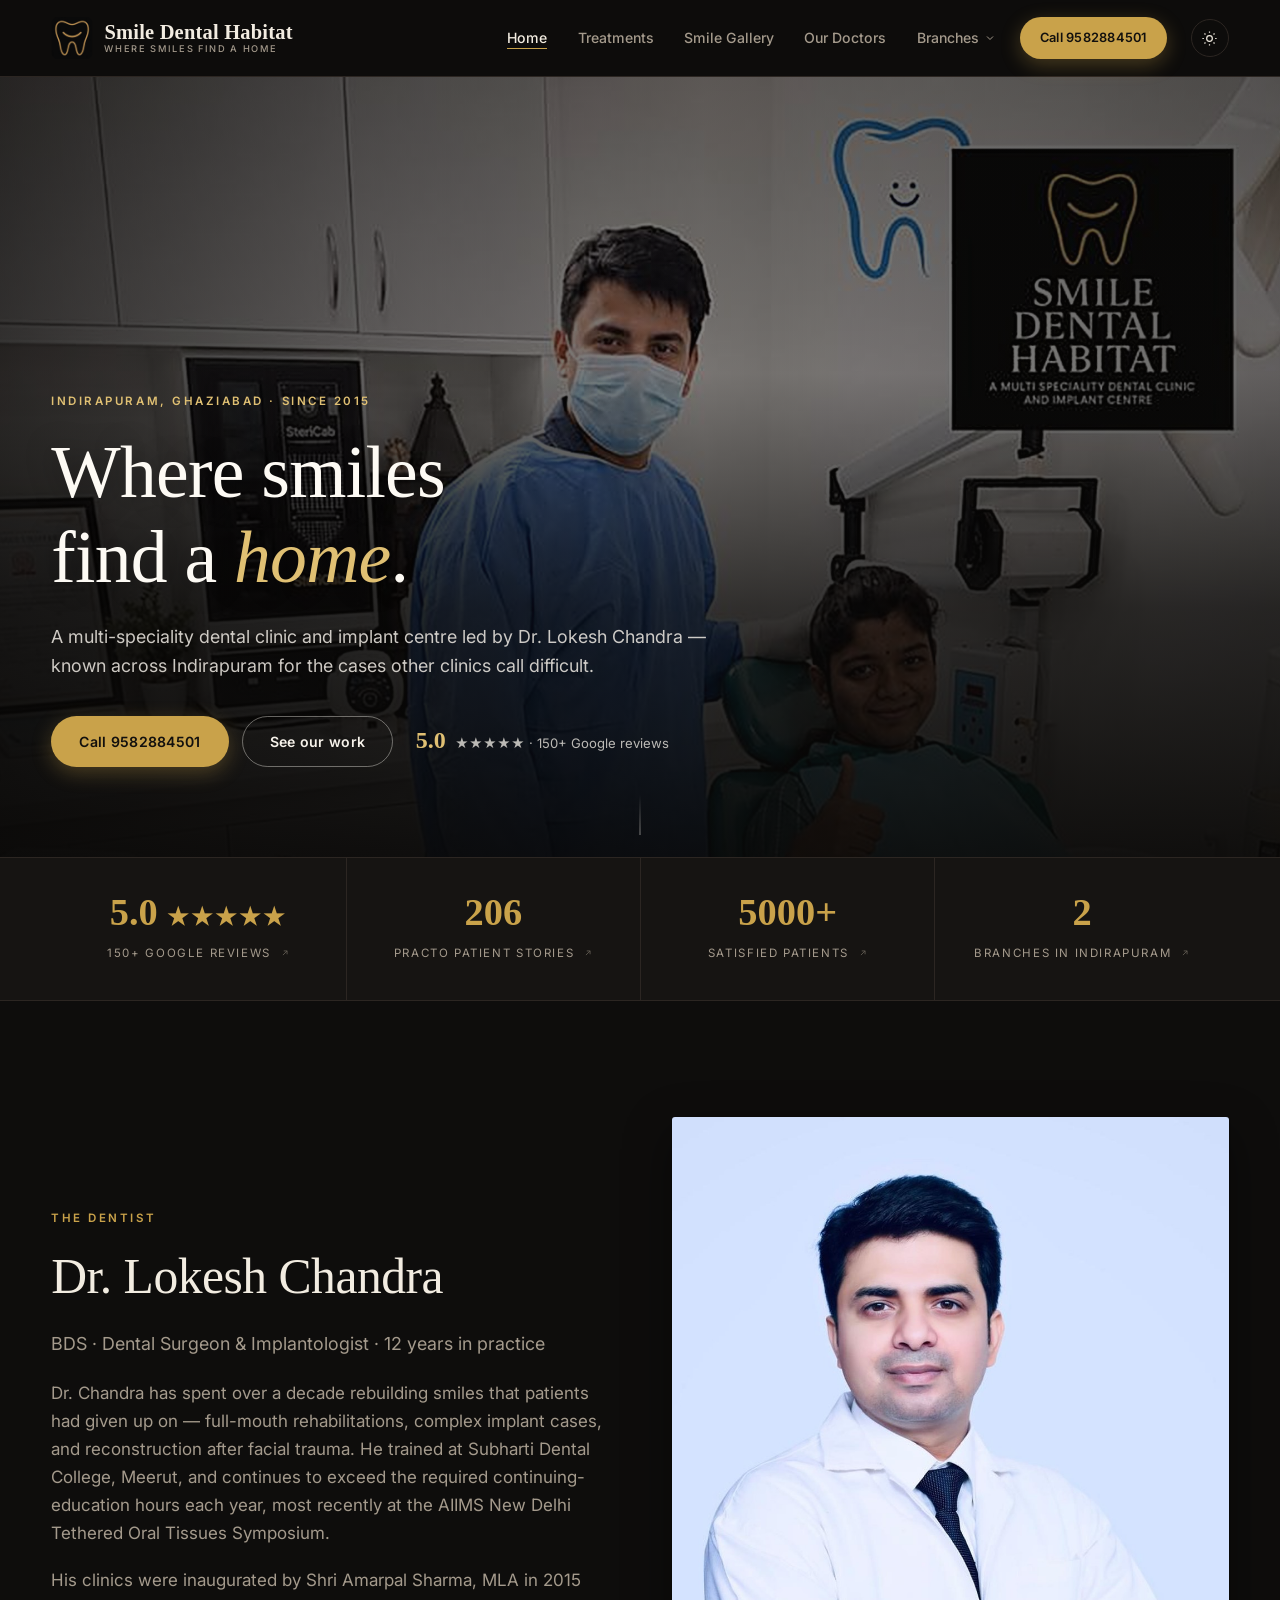
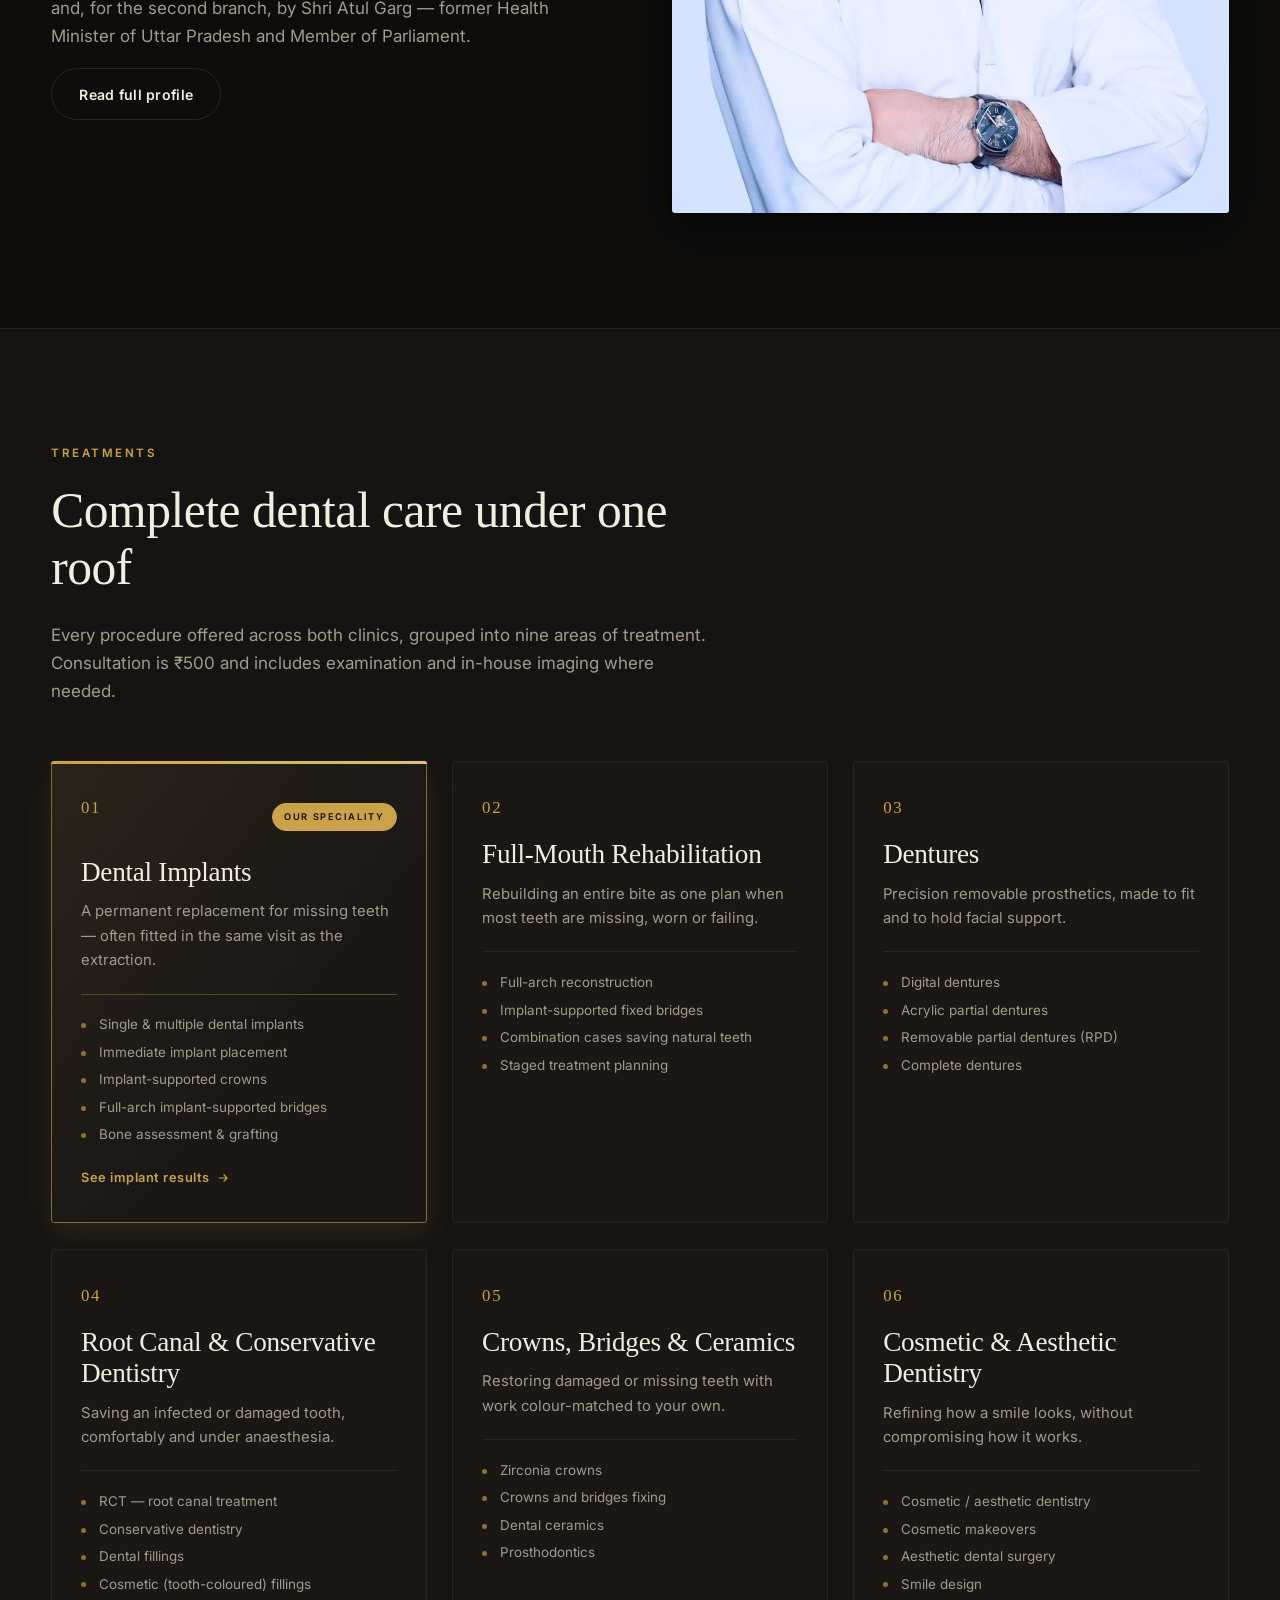
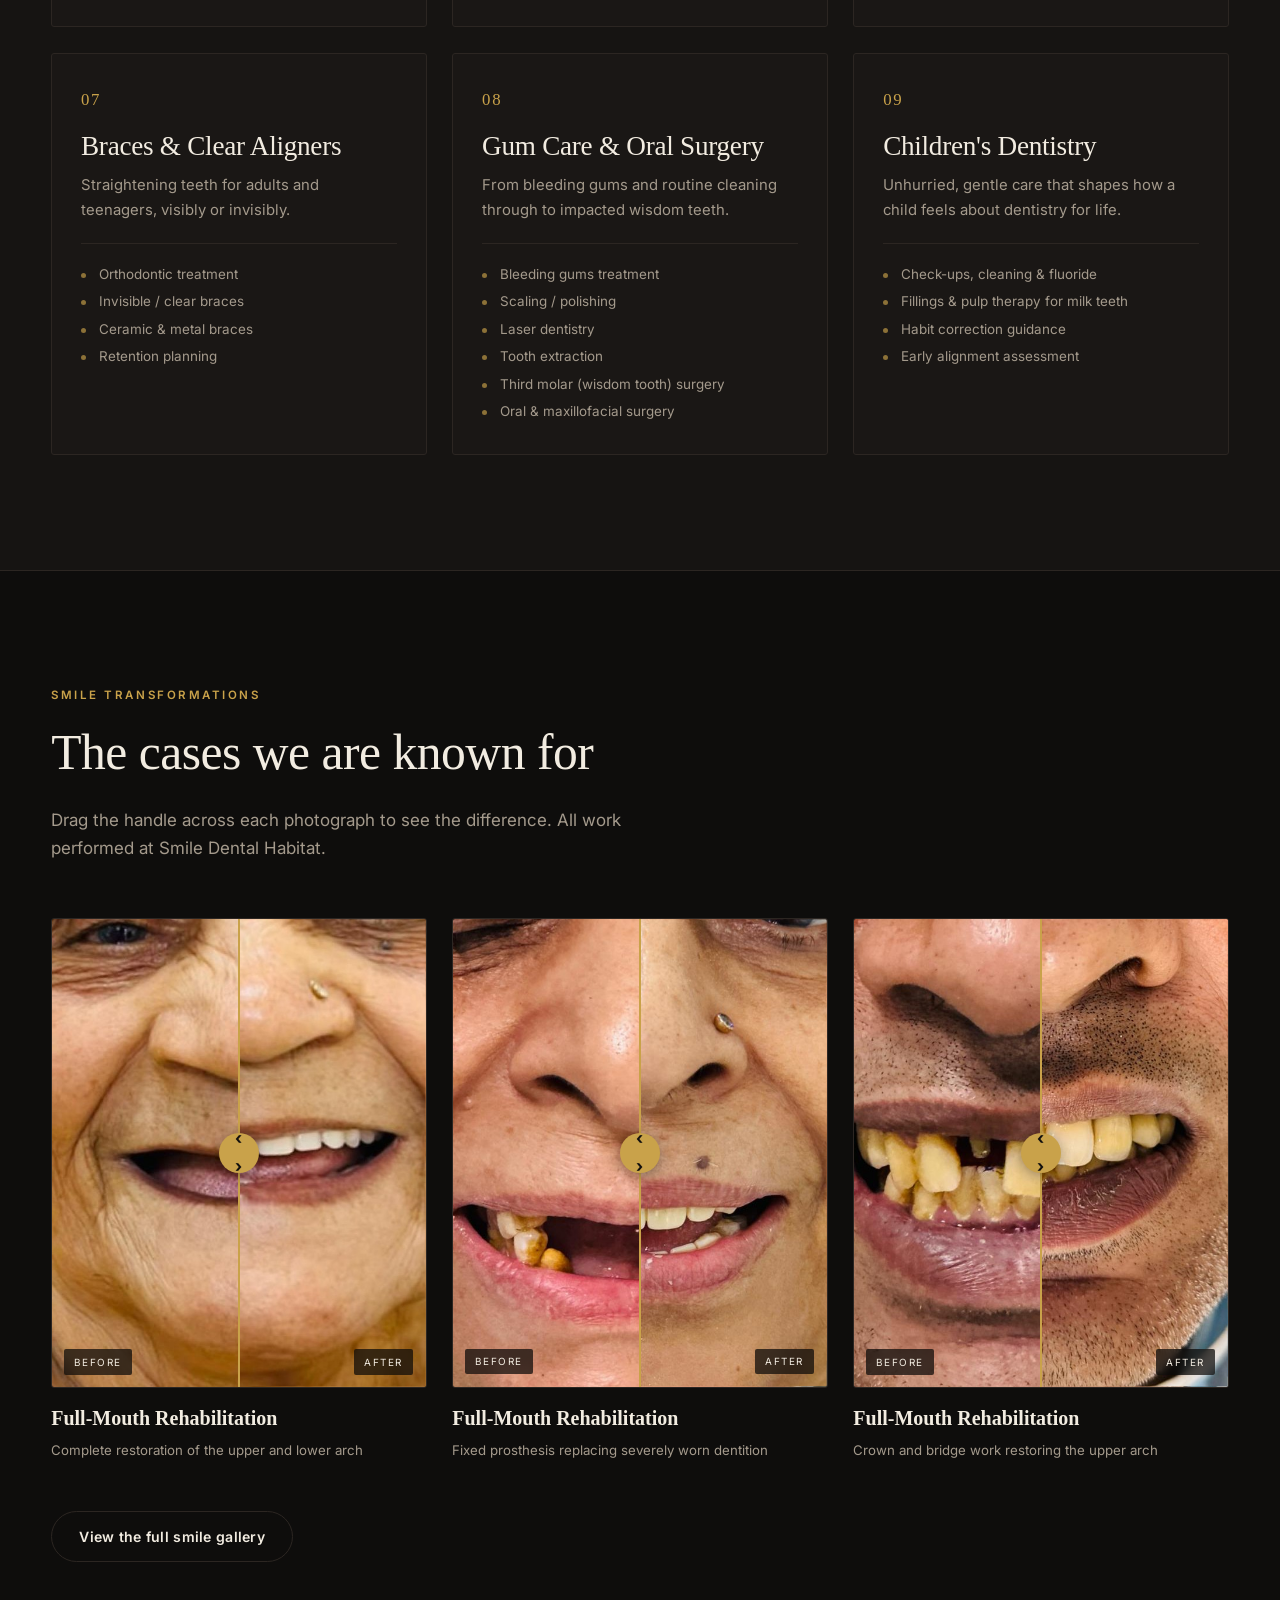
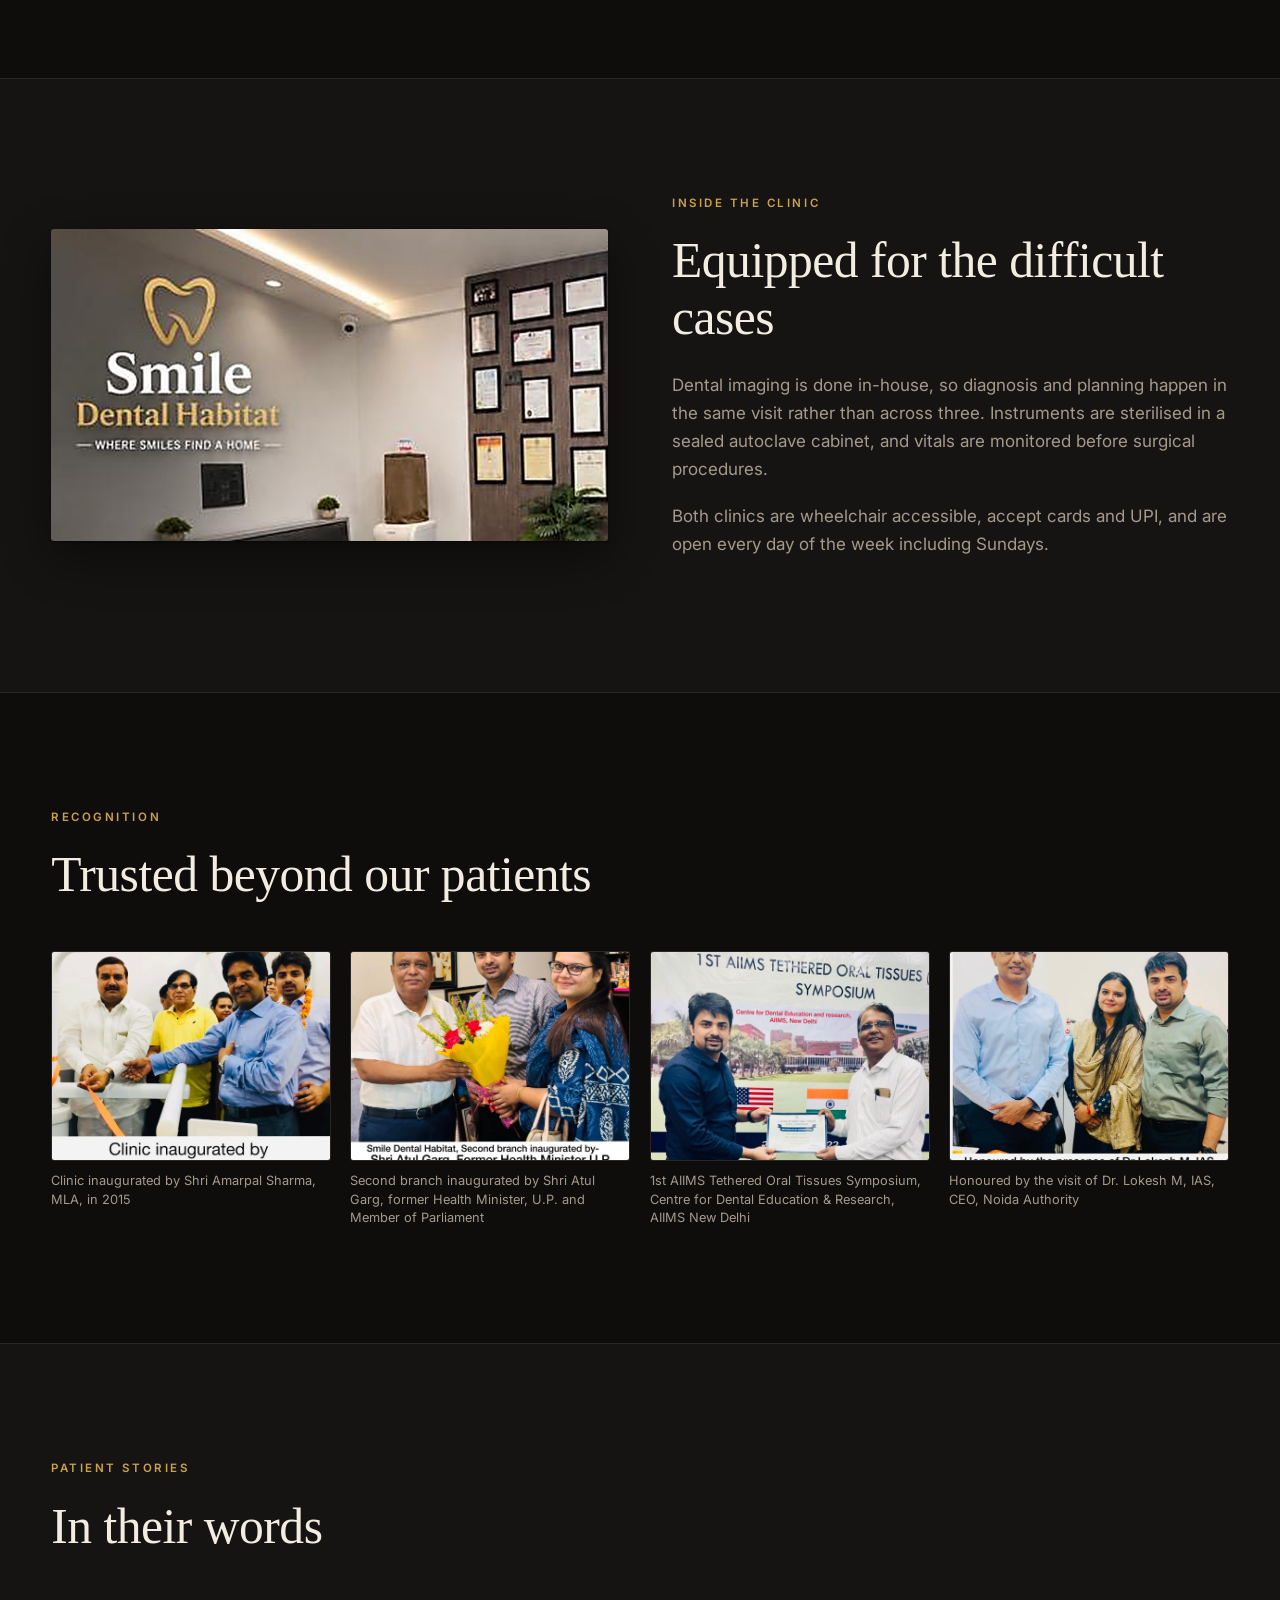
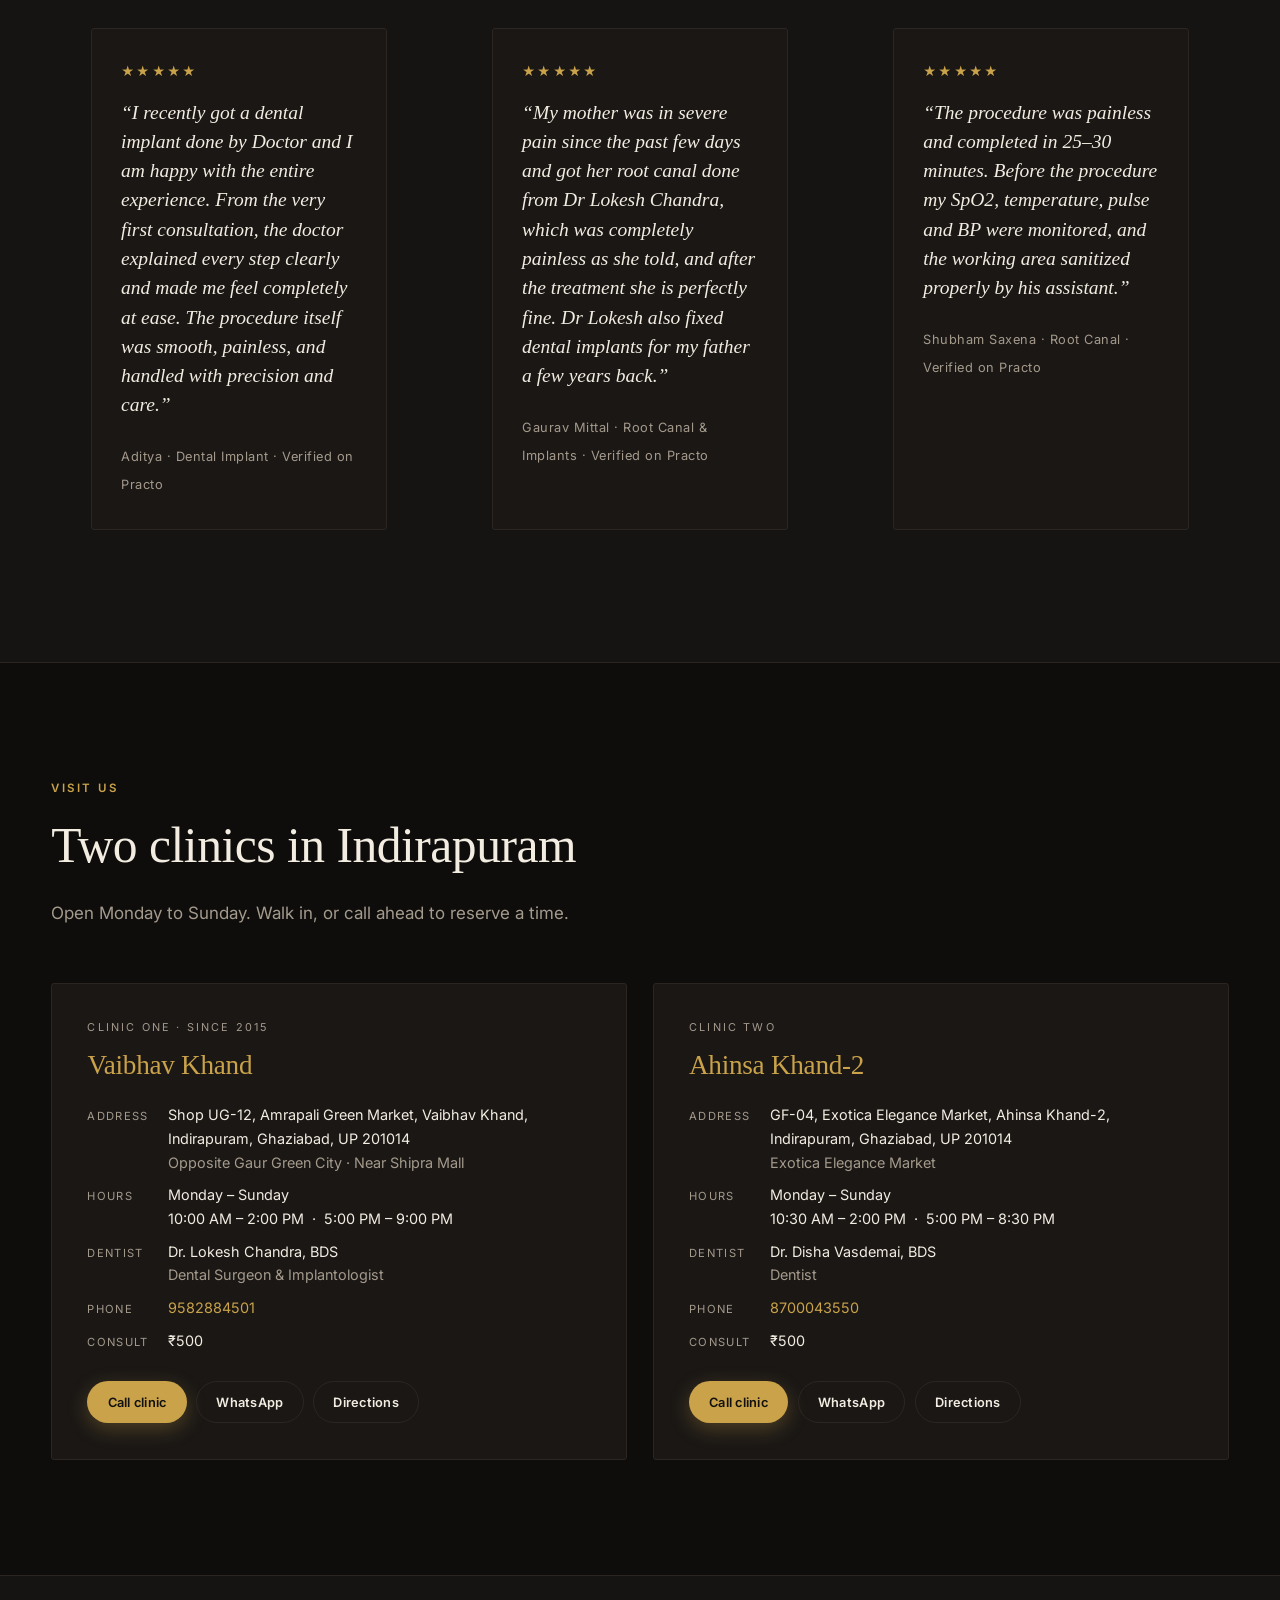
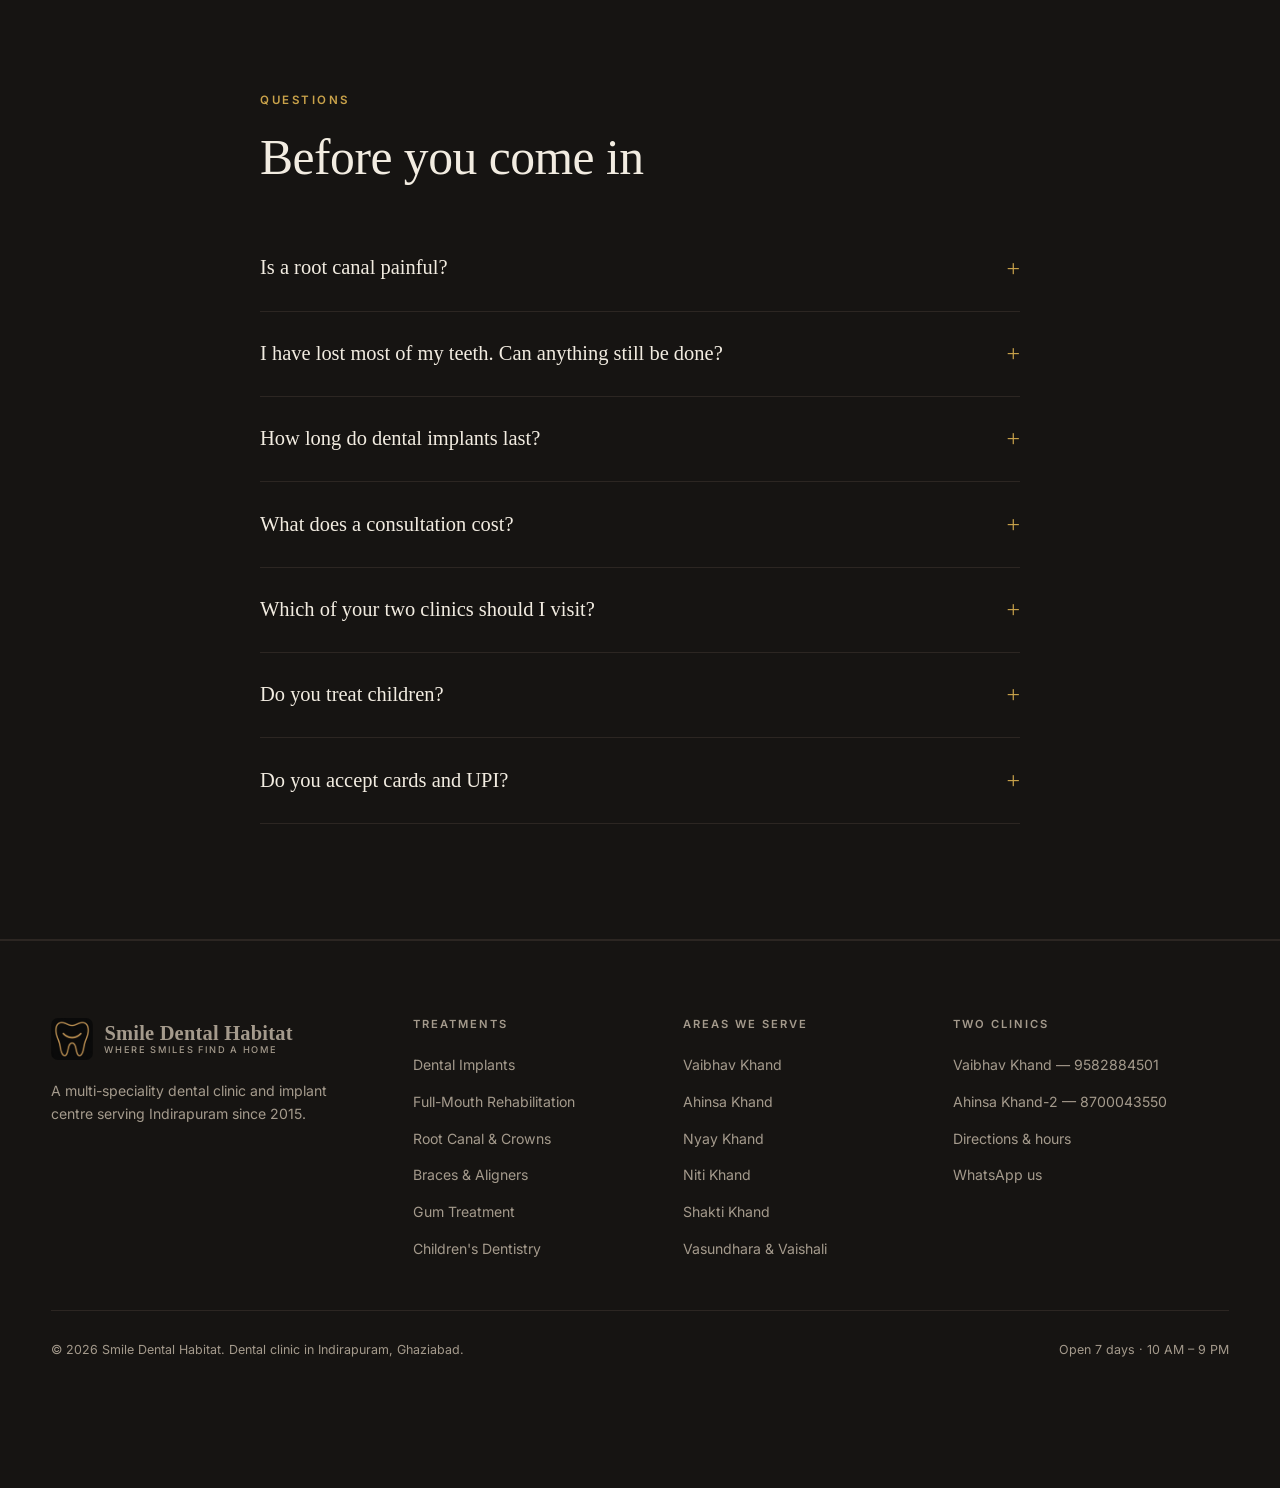
==== commit 5488ab93: "Add files via upload" ====
--- a/index.html
+++ b/index.html
@@ -44,8 +44,7 @@
       "telephone": "+91-8700043550",
       "priceRange": "\u20b9\u20b9",
       "image": "assets/img/logo.jpg",
-      "address": {"@type": "PostalAddress", "streetAddress": "LGF-4, GC Centrum Market, Ahinsa Khand-2", "addressLocality": "Indirapuram, Ghaziabad", "addressRegion": "Uttar Pradesh", "postalCode": "201014", "addressCountry": "IN"},
-      "geo": {"@type": "GeoCoordinates", "latitude": 28.6417556, "longitude": 77.3834276},
+      "address": {"@type": "PostalAddress", "streetAddress": "GF-04, Exotica Elegance Market, Ahinsa Khand-2", "addressLocality": "Indirapuram, Ghaziabad", "addressRegion": "Uttar Pradesh", "postalCode": "201014", "addressCountry": "IN"},
       "openingHoursSpecification": [{"@type": "OpeningHoursSpecification", "dayOfWeek": ["Monday","Tuesday","Wednesday","Thursday","Friday","Saturday","Sunday"], "opens": "10:30", "closes": "14:00"},{"@type": "OpeningHoursSpecification", "dayOfWeek": ["Monday","Tuesday","Wednesday","Thursday","Friday","Saturday","Sunday"], "opens": "17:00", "closes": "20:30"}]
     },
     {"@type": "Physician", "name": "Dr. Lokesh Chandra", "medicalSpecialty": "Dentistry", "worksFor": {"@id": "#vaibhav-khand"}},
@@ -125,7 +124,7 @@
       <img src="assets/img/mark.png" alt="Smile Dental Habitat">
       <b>Smile Dental Habitat<span>Where smiles find a home</span></b>
     </a>
-    <ul class="nav-links" id="nav-links"><li><a href="index.html" aria-current="page">Home</a></li><li><a href="#treatments">Treatments</a></li><li><a href="gallery.html">Smile Gallery</a></li><li><a href="about.html">Our Doctors</a></li><li class="has-sub"><a href="contact.html">Branches<svg class="caret" viewBox="0 0 24 24" fill="none" stroke="currentColor" stroke-width="2" aria-hidden="true"><path d="m6 9 6 6 6-6"/></svg></a><ul class="subnav"><li><a href="contact.html#vaibhav-khand"><b>Vaibhav Khand</b><span>Near Shipra Mall &middot; 9582884501</span></a></li><li><a href="contact.html#ahinsa-khand"><b>Ahinsa Khand-2</b><span>GC Centrum Market &middot; 8700043550</span></a></li></ul></li></ul>
+    <ul class="nav-links" id="nav-links"><li><a href="index.html" aria-current="page">Home</a></li><li><a href="#treatments">Treatments</a></li><li><a href="gallery.html">Smile Gallery</a></li><li><a href="about.html">Our Doctors</a></li><li class="has-sub"><a href="contact.html">Branches<svg class="caret" viewBox="0 0 24 24" fill="none" stroke="currentColor" stroke-width="2" aria-hidden="true"><path d="m6 9 6 6 6-6"/></svg></a><ul class="subnav"><li><a href="contact.html#vaibhav-khand"><b>Vaibhav Khand</b><span>Near Shipra Mall &middot; 9582884501</span></a></li><li><a href="contact.html#ahinsa-khand"><b>Ahinsa Khand-2</b><span>Exotica Elegance Market &middot; 8700043550</span></a></li></ul></li></ul>
     <a class="btn btn-gold btn-sm" href="tel:+919582884501">Call 9582884501</a>
     <button class="icon-btn" data-theme-toggle aria-label="Toggle light and dark mode">
       <svg class="moon" viewBox="0 0 24 24" fill="none" stroke="currentColor" stroke-width="1.7"><path d="M21 12.8A9 9 0 1 1 11.2 3a7 7 0 0 0 9.8 9.8z"/></svg>
@@ -303,7 +302,7 @@
     <div class="kicker">Clinic Two</div>
     <h3>Ahinsa Khand-2</h3>
     <dl>
-      <dt>Address</dt><dd>LGF-4, GC Centrum Market, Ahinsa Khand-2, Indirapuram, Ghaziabad, UP 201014<br><span style="color:var(--text-soft)">GC Centrum Market</span></dd>
+      <dt>Address</dt><dd>GF-04, Exotica Elegance Market, Ahinsa Khand-2, Indirapuram, Ghaziabad, UP 201014<br><span style="color:var(--text-soft)">Exotica Elegance Market</span></dd>
       <dt>Hours</dt><dd>Monday &ndash; Sunday<br>10:30 AM &ndash; 2:00 PM &nbsp;&middot;&nbsp; 5:00 PM &ndash; 8:30 PM</dd>
       <dt>Dentist</dt><dd>Dr. Disha Vasdemai, BDS<br><span style="color:var(--text-soft)">Dentist</span></dd>
       <dt>Phone</dt><dd><a href="tel:+918700043550" style="color:var(--accent);text-decoration:none">8700043550</a></dd>
@@ -312,7 +311,7 @@
     <div class="actions">
       <a class="btn btn-gold btn-sm" href="tel:+918700043550">Call clinic</a>
       <a class="btn btn-ghost btn-sm" href="https://wa.me/918700043550?text=Hi%2C%20I%27d%20like%20to%20book%20an%20appointment%20at%20Smile%20Dental%20Habitat%2C%20Ahinsa%20Khand.">WhatsApp</a>
-      <a class="btn btn-ghost btn-sm" href="https://www.google.com/maps/dir//28.641755640231782,77.38342758268118" target="_blank" rel="noopener">Directions</a>
+      <a class="btn btn-ghost btn-sm" href="https://maps.app.goo.gl/uN26PBkKgKzoGdef8" target="_blank" rel="noopener">Directions</a>
     </div>
   </div>
 </div>
--- a/assets/css/style.css
+++ b/assets/css/style.css
@@ -438,17 +438,70 @@
 .mobile-bar {
   position: fixed; bottom: 0; left: 0; right: 0; z-index: 70;
   display: none; grid-template-columns: repeat(3, 1fr);
-  background: var(--surface); border-top: 1px solid var(--line);
+  background: var(--bg-2); border-top: 2px solid var(--gold);
   padding-bottom: env(safe-area-inset-bottom);
-  box-shadow: 0 -6px 24px rgba(0,0,0,.1);
-}
-.mobile-bar a {
+  box-shadow: 0 -2px 16px rgba(201,162,74,.20), 0 -10px 30px rgba(0,0,0,.28);
+}
+.mobile-bar a,
+.mobile-bar button {
   padding: .9rem .4rem; text-align: center; text-decoration: none;
   font-size: .68rem; letter-spacing: .1em; text-transform: uppercase;
   color: var(--text); border-left: 1px solid var(--line); font-weight: 600;
 }
-.mobile-bar a:first-child { border-left: none; }
-.mobile-bar a svg { width: 18px; height: 18px; margin: 0 auto .25rem; display: block; stroke: var(--accent); }
+.mobile-bar button {
+  background: none; border-top: none; border-right: none; border-bottom: none;
+  font-family: inherit; cursor: pointer; width: 100%;
+}
+.mobile-bar a:first-child,
+.mobile-bar button:first-child { border-left: none; }
+.mobile-bar a svg,
+.mobile-bar button svg { width: 18px; height: 18px; margin: 0 auto .25rem; display: block; stroke: var(--accent); }
+
+/* primary action — solid gold Call button */
+.mobile-bar button[data-sheet="call"] {
+  background: var(--gold); color: var(--ink); border-left: none;
+}
+.mobile-bar button[data-sheet="call"] svg { stroke: var(--ink); }
+.mobile-bar button[data-sheet="call"]:active { background: var(--gold-soft); }
+
+/* ---------- clinic action sheet ---------- */
+.sheet-overlay {
+  position: fixed; inset: 0; z-index: 90;
+  background: rgba(0,0,0,.5); backdrop-filter: saturate(120%) blur(2px);
+  display: flex; align-items: flex-end; justify-content: center;
+  opacity: 0; transition: opacity .25s ease;
+}
+.sheet-overlay.open { opacity: 1; }
+.sheet-overlay[hidden] { display: none; }
+.sheet {
+  width: 100%; max-width: 520px;
+  background: var(--surface); color: var(--text);
+  border: 1px solid var(--line); border-bottom: none;
+  border-radius: 20px 20px 0 0;
+  padding: .5rem 1rem calc(1.1rem + env(safe-area-inset-bottom));
+  transform: translateY(101%); transition: transform .32s cubic-bezier(.2,.7,.3,1);
+  box-shadow: 0 -12px 44px rgba(0,0,0,.32);
+}
+.sheet-overlay.open .sheet { transform: none; }
+.sheet-grip { width: 40px; height: 4px; border-radius: 4px; background: var(--line); margin: .5rem auto .3rem; }
+.sheet-head { display: flex; align-items: center; justify-content: space-between; padding: .4rem .2rem .9rem; }
+.sheet-title { font-family: "Cormorant Garamond", serif; font-size: 1.5rem; }
+.sheet-close {
+  background: none; border: none; color: var(--text-soft); cursor: pointer;
+  font-size: 1.6rem; line-height: 1; width: 2rem; height: 2rem; border-radius: 50%;
+}
+.sheet-close:hover { color: var(--text); background: var(--bg-2); }
+.sheet-body { display: grid; gap: .6rem; }
+.sheet-opt {
+  display: flex; flex-direction: column; gap: .15rem;
+  padding: .95rem 1.1rem; text-decoration: none; color: var(--text);
+  background: var(--bg-2); border: 1px solid var(--line); border-radius: 12px;
+  transition: border-color .2s, transform .1s;
+}
+.sheet-opt:active { transform: scale(.99); }
+.sheet-opt:hover { border-color: var(--accent); }
+.sheet-opt-name { font-weight: 600; font-size: 1rem; }
+.sheet-opt-sub { font-size: .82rem; color: var(--text-soft); }
 
 /* ---------- page header ---------- */
 .page-head { padding: clamp(3.5rem, 7vw, 6rem) 0 clamp(2rem, 4vw, 3rem); border-bottom: 1px solid var(--line); }
